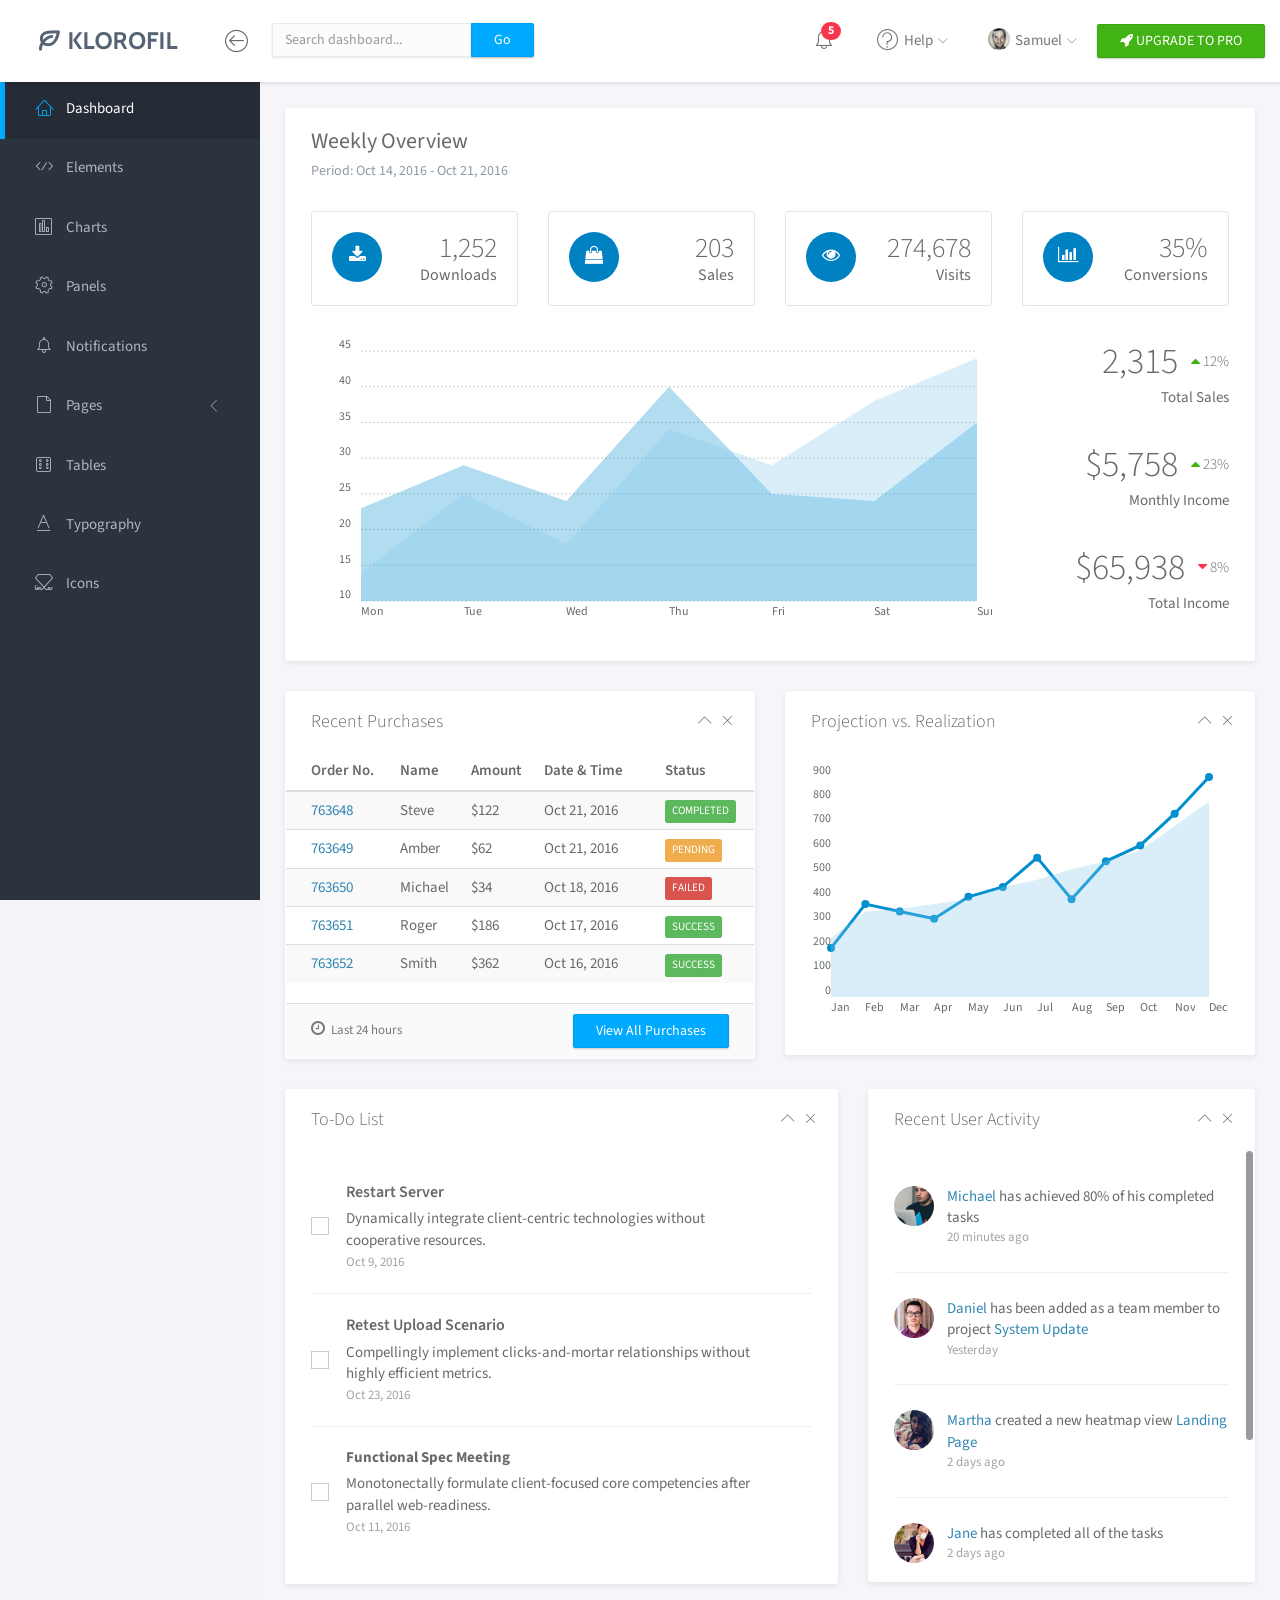
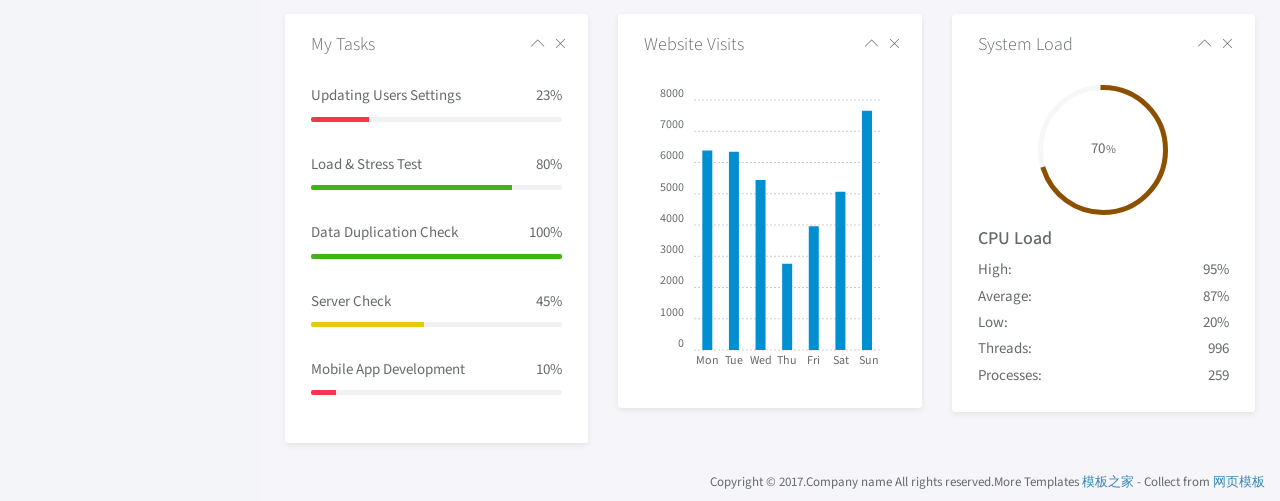
==== src/main/resources/public/index.html @ 2d09f9a7 "Initial commit" ====
<!doctype html>
<html lang="en">

<head>
	<title>Home</title>
	<meta charset="utf-8">
	<meta http-equiv="X-UA-Compatible" content="IE=edge,chrome=1">
	<meta name="viewport" content="width=device-width, initial-scale=1.0, maximum-scale=1.0, user-scalable=0">
	<!-- VENDOR CSS -->
	<link rel="stylesheet" href="assets/vendor/bootstrap/css/bootstrap.min.css">
	<link rel="stylesheet" href="assets/vendor/font-awesome/css/font-awesome.min.css">
	<link rel="stylesheet" href="assets/vendor/linearicons/style.css">
	<link rel="stylesheet" href="assets/vendor/chartist/css/chartist-custom.css">
	<!-- MAIN CSS -->
	<link rel="stylesheet" href="assets/css/main.css">
	<!-- FOR DEMO PURPOSES ONLY. You should remove this in your project -->
	<link rel="stylesheet" href="assets/css/demo.css">
	<!-- GOOGLE FONTS -->
	<link href="https://fonts.googleapis.com/css?family=Source+Sans+Pro:300,400,600,700" rel="stylesheet">
	<!-- ICONS -->
	<link rel="apple-touch-icon" sizes="76x76" href="assets/img/apple-icon.png">
	<link rel="icon" type="image/png" sizes="96x96" href="assets/img/favicon.png">
</head>

<body>
	<!-- WRAPPER -->
	<div id="wrapper">
		<!-- NAVBAR -->
		<nav class="navbar navbar-default navbar-fixed-top">
			<div class="brand">
				<a href="index.html"><img src="assets/img/logo-dark.png" alt="Klorofil Logo" class="img-responsive logo"></a>
			</div>
			<div class="container-fluid">
				<div class="navbar-btn">
					<button type="button" class="btn-toggle-fullwidth"><i class="lnr lnr-arrow-left-circle"></i></button>
				</div>
				<form class="navbar-form navbar-left">
					<div class="input-group">
						<input type="text" value="" class="form-control" placeholder="Search dashboard...">
						<span class="input-group-btn"><button type="button" class="btn btn-primary">Go</button></span>
					</div>
				</form>
				<div class="navbar-btn navbar-btn-right">
					<a class="btn btn-success update-pro" href="#downloads/klorofil-pro-bootstrap-admin-dashboard-template/?utm_source=klorofil&utm_medium=template&utm_campaign=KlorofilPro" title="Upgrade to Pro" target="_blank"><i class="fa fa-rocket"></i> <span>UPGRADE TO PRO</span></a>
				</div>
				<div id="navbar-menu">
					<ul class="nav navbar-nav navbar-right">
						<li class="dropdown">
							<a href="#" class="dropdown-toggle icon-menu" data-toggle="dropdown">
								<i class="lnr lnr-alarm"></i>
								<span class="badge bg-danger">5</span>
							</a>
							<ul class="dropdown-menu notifications">
								<li><a href="#" class="notification-item"><span class="dot bg-warning"></span>System space is almost full</a></li>
								<li><a href="#" class="notification-item"><span class="dot bg-danger"></span>You have 9 unfinished tasks</a></li>
								<li><a href="#" class="notification-item"><span class="dot bg-success"></span>Monthly report is available</a></li>
								<li><a href="#" class="notification-item"><span class="dot bg-warning"></span>Weekly meeting in 1 hour</a></li>
								<li><a href="#" class="notification-item"><span class="dot bg-success"></span>Your request has been approved</a></li>
								<li><a href="#" class="more">See all notifications</a></li>
							</ul>
						</li>
						<li class="dropdown">
							<a href="#" class="dropdown-toggle" data-toggle="dropdown"><i class="lnr lnr-question-circle"></i> <span>Help</span> <i class="icon-submenu lnr lnr-chevron-down"></i></a>
							<ul class="dropdown-menu">
								<li><a href="#">Basic Use</a></li>
								<li><a href="#">Working With Data</a></li>
								<li><a href="#">Security</a></li>
								<li><a href="#">Troubleshooting</a></li>
							</ul>
						</li>
						<li class="dropdown">
							<a href="#" class="dropdown-toggle" data-toggle="dropdown"><img src="assets/img/user.png" class="img-circle" alt="Avatar"> <span>Samuel</span> <i class="icon-submenu lnr lnr-chevron-down"></i></a>
							<ul class="dropdown-menu">
								<li><a href="#"><i class="lnr lnr-user"></i> <span>My Profile</span></a></li>
								<li><a href="#"><i class="lnr lnr-envelope"></i> <span>Message</span></a></li>
								<li><a href="#"><i class="lnr lnr-cog"></i> <span>Settings</span></a></li>
								<li><a href="login.html"><i class="lnr lnr-exit"></i> <span>Logout</span></a></li>
							</ul>
						</li>
						<!-- <li>
							<a class="update-pro" href="#downloads/klorofil-pro-bootstrap-admin-dashboard-template/?utm_source=klorofil&utm_medium=template&utm_campaign=KlorofilPro" title="Upgrade to Pro" target="_blank"><i class="fa fa-rocket"></i> <span>UPGRADE TO PRO</span></a>
						</li> -->
					</ul>
				</div>
			</div>
		</nav>
		<!-- END NAVBAR -->
		<!-- LEFT SIDEBAR -->
		<div id="sidebar-nav" class="sidebar">
			<div class="sidebar-scroll">
				<nav>
					<ul class="nav">
						<li><a href="index.html" class="active"><i class="lnr lnr-home"></i> <span>Dashboard</span></a></li>
						<li><a href="elements.html" class=""><i class="lnr lnr-code"></i> <span>Elements</span></a></li>
						<li><a href="charts.html" class=""><i class="lnr lnr-chart-bars"></i> <span>Charts</span></a></li>
						<li><a href="panels.html" class=""><i class="lnr lnr-cog"></i> <span>Panels</span></a></li>
						<li><a href="notifications.html" class=""><i class="lnr lnr-alarm"></i> <span>Notifications</span></a></li>
						<li>
							<a href="#subPages" data-toggle="collapse" class="collapsed"><i class="lnr lnr-file-empty"></i> <span>Pages</span> <i class="icon-submenu lnr lnr-chevron-left"></i></a>
							<div id="subPages" class="collapse ">
								<ul class="nav">
									<li><a href="page-profile.html" class="">Profile</a></li>
									<li><a href="page-login.html" class="">Login</a></li>
									<li><a href="page-lockscreen.html" class="">Lockscreen</a></li>
								</ul>
							</div>
						</li>
						<li><a href="tables.html" class=""><i class="lnr lnr-dice"></i> <span>Tables</span></a></li>
						<li><a href="typography.html" class=""><i class="lnr lnr-text-format"></i> <span>Typography</span></a></li>
						<li><a href="icons.html" class=""><i class="lnr lnr-linearicons"></i> <span>Icons</span></a></li>
					</ul>
				</nav>
			</div>
		</div>
		<!-- END LEFT SIDEBAR -->
		<!-- MAIN -->
		<div class="main">
			<!-- MAIN CONTENT -->
			<div class="main-content">
				<div class="container-fluid">
					<!-- OVERVIEW -->
					<div class="panel panel-headline">
						<div class="panel-heading">
							<h3 class="panel-title">Weekly Overview</h3>
							<p class="panel-subtitle">Period: Oct 14, 2016 - Oct 21, 2016</p>
						</div>
						<div class="panel-body">
							<div class="row">
								<div class="col-md-3">
									<div class="metric">
										<span class="icon"><i class="fa fa-download"></i></span>
										<p>
											<span class="number">1,252</span>
											<span class="title">Downloads</span>
										</p>
									</div>
								</div>
								<div class="col-md-3">
									<div class="metric">
										<span class="icon"><i class="fa fa-shopping-bag"></i></span>
										<p>
											<span class="number">203</span>
											<span class="title">Sales</span>
										</p>
									</div>
								</div>
								<div class="col-md-3">
									<div class="metric">
										<span class="icon"><i class="fa fa-eye"></i></span>
										<p>
											<span class="number">274,678</span>
											<span class="title">Visits</span>
										</p>
									</div>
								</div>
								<div class="col-md-3">
									<div class="metric">
										<span class="icon"><i class="fa fa-bar-chart"></i></span>
										<p>
											<span class="number">35%</span>
											<span class="title">Conversions</span>
										</p>
									</div>
								</div>
							</div>
							<div class="row">
								<div class="col-md-9">
									<div id="headline-chart" class="ct-chart"></div>
								</div>
								<div class="col-md-3">
									<div class="weekly-summary text-right">
										<span class="number">2,315</span> <span class="percentage"><i class="fa fa-caret-up text-success"></i> 12%</span>
										<span class="info-label">Total Sales</span>
									</div>
									<div class="weekly-summary text-right">
										<span class="number">$5,758</span> <span class="percentage"><i class="fa fa-caret-up text-success"></i> 23%</span>
										<span class="info-label">Monthly Income</span>
									</div>
									<div class="weekly-summary text-right">
										<span class="number">$65,938</span> <span class="percentage"><i class="fa fa-caret-down text-danger"></i> 8%</span>
										<span class="info-label">Total Income</span>
									</div>
								</div>
							</div>
						</div>
					</div>
					<!-- END OVERVIEW -->
					<div class="row">
						<div class="col-md-6">
							<!-- RECENT PURCHASES -->
							<div class="panel">
								<div class="panel-heading">
									<h3 class="panel-title">Recent Purchases</h3>
									<div class="right">
										<button type="button" class="btn-toggle-collapse"><i class="lnr lnr-chevron-up"></i></button>
										<button type="button" class="btn-remove"><i class="lnr lnr-cross"></i></button>
									</div>
								</div>
								<div class="panel-body no-padding">
									<table class="table table-striped">
										<thead>
											<tr>
												<th>Order No.</th>
												<th>Name</th>
												<th>Amount</th>
												<th>Date &amp; Time</th>
												<th>Status</th>
											</tr>
										</thead>
										<tbody>
											<tr>
												<td><a href="#">763648</a></td>
												<td>Steve</td>
												<td>$122</td>
												<td>Oct 21, 2016</td>
												<td><span class="label label-success">COMPLETED</span></td>
											</tr>
											<tr>
												<td><a href="#">763649</a></td>
												<td>Amber</td>
												<td>$62</td>
												<td>Oct 21, 2016</td>
												<td><span class="label label-warning">PENDING</span></td>
											</tr>
											<tr>
												<td><a href="#">763650</a></td>
												<td>Michael</td>
												<td>$34</td>
												<td>Oct 18, 2016</td>
												<td><span class="label label-danger">FAILED</span></td>
											</tr>
											<tr>
												<td><a href="#">763651</a></td>
												<td>Roger</td>
												<td>$186</td>
												<td>Oct 17, 2016</td>
												<td><span class="label label-success">SUCCESS</span></td>
											</tr>
											<tr>
												<td><a href="#">763652</a></td>
												<td>Smith</td>
												<td>$362</td>
												<td>Oct 16, 2016</td>
												<td><span class="label label-success">SUCCESS</span></td>
											</tr>
										</tbody>
									</table>
								</div>
								<div class="panel-footer">
									<div class="row">
										<div class="col-md-6"><span class="panel-note"><i class="fa fa-clock-o"></i> Last 24 hours</span></div>
										<div class="col-md-6 text-right"><a href="#" class="btn btn-primary">View All Purchases</a></div>
									</div>
								</div>
							</div>
							<!-- END RECENT PURCHASES -->
						</div>
						<div class="col-md-6">
							<!-- MULTI CHARTS -->
							<div class="panel">
								<div class="panel-heading">
									<h3 class="panel-title">Projection vs. Realization</h3>
									<div class="right">
										<button type="button" class="btn-toggle-collapse"><i class="lnr lnr-chevron-up"></i></button>
										<button type="button" class="btn-remove"><i class="lnr lnr-cross"></i></button>
									</div>
								</div>
								<div class="panel-body">
									<div id="visits-trends-chart" class="ct-chart"></div>
								</div>
							</div>
							<!-- END MULTI CHARTS -->
						</div>
					</div>
					<div class="row">
						<div class="col-md-7">
							<!-- TODO LIST -->
							<div class="panel">
								<div class="panel-heading">
									<h3 class="panel-title">To-Do List</h3>
									<div class="right">
										<button type="button" class="btn-toggle-collapse"><i class="lnr lnr-chevron-up"></i></button>
										<button type="button" class="btn-remove"><i class="lnr lnr-cross"></i></button>
									</div>
								</div>
								<div class="panel-body">
									<ul class="list-unstyled todo-list">
										<li>
											<label class="control-inline fancy-checkbox">
												<input type="checkbox"><span></span>
											</label>
											<p>
												<span class="title">Restart Server</span>
												<span class="short-description">Dynamically integrate client-centric technologies without cooperative resources.</span>
												<span class="date">Oct 9, 2016</span>
											</p>
											<div class="controls">
												<a href="#"><i class="icon-software icon-software-pencil"></i></a> <a href="#"><i class="icon-arrows icon-arrows-circle-remove"></i></a>
											</div>
										</li>
										<li>
											<label class="control-inline fancy-checkbox">
												<input type="checkbox"><span></span>
											</label>
											<p>
												<span class="title">Retest Upload Scenario</span>
												<span class="short-description">Compellingly implement clicks-and-mortar relationships without highly efficient metrics.</span>
												<span class="date">Oct 23, 2016</span>
											</p>
											<div class="controls">
												<a href="#"><i class="icon-software icon-software-pencil"></i></a> <a href="#"><i class="icon-arrows icon-arrows-circle-remove"></i></a>
											</div>
										</li>
										<li>
											<label class="control-inline fancy-checkbox">
												<input type="checkbox"><span></span>
											</label>
											<p>
												<strong>Functional Spec Meeting</strong>
												<span class="short-description">Monotonectally formulate client-focused core competencies after parallel web-readiness.</span>
												<span class="date">Oct 11, 2016</span>
											</p>
											<div class="controls">
												<a href="#"><i class="icon-software icon-software-pencil"></i></a> <a href="#"><i class="icon-arrows icon-arrows-circle-remove"></i></a>
											</div>
										</li>
									</ul>
								</div>
							</div>
							<!-- END TODO LIST -->
						</div>
						<div class="col-md-5">
							<!-- TIMELINE -->
							<div class="panel panel-scrolling">
								<div class="panel-heading">
									<h3 class="panel-title">Recent User Activity</h3>
									<div class="right">
										<button type="button" class="btn-toggle-collapse"><i class="lnr lnr-chevron-up"></i></button>
										<button type="button" class="btn-remove"><i class="lnr lnr-cross"></i></button>
									</div>
								</div>
								<div class="panel-body">
									<ul class="list-unstyled activity-list">
										<li>
											<img src="assets/img/user1.png" alt="Avatar" class="img-circle pull-left avatar">
											<p><a href="#">Michael</a> has achieved 80% of his completed tasks <span class="timestamp">20 minutes ago</span></p>
										</li>
										<li>
											<img src="assets/img/user2.png" alt="Avatar" class="img-circle pull-left avatar">
											<p><a href="#">Daniel</a> has been added as a team member to project <a href="#">System Update</a> <span class="timestamp">Yesterday</span></p>
										</li>
										<li>
											<img src="assets/img/user3.png" alt="Avatar" class="img-circle pull-left avatar">
											<p><a href="#">Martha</a> created a new heatmap view <a href="#">Landing Page</a> <span class="timestamp">2 days ago</span></p>
										</li>
										<li>
											<img src="assets/img/user4.png" alt="Avatar" class="img-circle pull-left avatar">
											<p><a href="#">Jane</a> has completed all of the tasks <span class="timestamp">2 days ago</span></p>
										</li>
										<li>
											<img src="assets/img/user5.png" alt="Avatar" class="img-circle pull-left avatar">
											<p><a href="#">Jason</a> started a discussion about <a href="#">Weekly Meeting</a> <span class="timestamp">3 days ago</span></p>
										</li>
									</ul>
									<button type="button" class="btn btn-primary btn-bottom center-block">Load More</button>
								</div>
							</div>
							<!-- END TIMELINE -->
						</div>
					</div>
					<div class="row">
						<div class="col-md-4">
							<!-- TASKS -->
							<div class="panel">
								<div class="panel-heading">
									<h3 class="panel-title">My Tasks</h3>
									<div class="right">
										<button type="button" class="btn-toggle-collapse"><i class="lnr lnr-chevron-up"></i></button>
										<button type="button" class="btn-remove"><i class="lnr lnr-cross"></i></button>
									</div>
								</div>
								<div class="panel-body">
									<ul class="list-unstyled task-list">
										<li>
											<p>Updating Users Settings <span class="label-percent">23%</span></p>
											<div class="progress progress-xs">
												<div class="progress-bar progress-bar-danger" role="progressbar" aria-valuenow="23" aria-valuemin="0" aria-valuemax="100" style="width:23%">
													<span class="sr-only">23% Complete</span>
												</div>
											</div>
										</li>
										<li>
											<p>Load &amp; Stress Test <span class="label-percent">80%</span></p>
											<div class="progress progress-xs">
												<div class="progress-bar progress-bar-success" role="progressbar" aria-valuenow="80" aria-valuemin="0" aria-valuemax="100" style="width: 80%">
													<span class="sr-only">80% Complete</span>
												</div>
											</div>
										</li>
										<li>
											<p>Data Duplication Check <span class="label-percent">100%</span></p>
											<div class="progress progress-xs">
												<div class="progress-bar progress-bar-success" role="progressbar" aria-valuenow="100" aria-valuemin="0" aria-valuemax="100" style="width: 100%">
													<span class="sr-only">Success</span>
												</div>
											</div>
										</li>
										<li>
											<p>Server Check <span class="label-percent">45%</span></p>
											<div class="progress progress-xs">
												<div class="progress-bar progress-bar-warning" role="progressbar" aria-valuenow="45" aria-valuemin="0" aria-valuemax="100" style="width: 45%">
													<span class="sr-only">45% Complete</span>
												</div>
											</div>
										</li>
										<li>
											<p>Mobile App Development <span class="label-percent">10%</span></p>
											<div class="progress progress-xs">
												<div class="progress-bar progress-bar-danger" role="progressbar" aria-valuenow="10" aria-valuemin="0" aria-valuemax="100" style="width: 10%">
													<span class="sr-only">10% Complete</span>
												</div>
											</div>
										</li>
									</ul>
								</div>
							</div>
							<!-- END TASKS -->
						</div>
						<div class="col-md-4">
							<!-- VISIT CHART -->
							<div class="panel">
								<div class="panel-heading">
									<h3 class="panel-title">Website Visits</h3>
									<div class="right">
										<button type="button" class="btn-toggle-collapse"><i class="lnr lnr-chevron-up"></i></button>
										<button type="button" class="btn-remove"><i class="lnr lnr-cross"></i></button>
									</div>
								</div>
								<div class="panel-body">
									<div id="visits-chart" class="ct-chart"></div>
								</div>
							</div>
							<!-- END VISIT CHART -->
						</div>
						<div class="col-md-4">
							<!-- REALTIME CHART -->
							<div class="panel">
								<div class="panel-heading">
									<h3 class="panel-title">System Load</h3>
									<div class="right">
										<button type="button" class="btn-toggle-collapse"><i class="lnr lnr-chevron-up"></i></button>
										<button type="button" class="btn-remove"><i class="lnr lnr-cross"></i></button>
									</div>
								</div>
								<div class="panel-body">
									<div id="system-load" class="easy-pie-chart" data-percent="70">
										<span class="percent">70</span>
									</div>
									<h4>CPU Load</h4>
									<ul class="list-unstyled list-justify">
										<li>High: <span>95%</span></li>
										<li>Average: <span>87%</span></li>
										<li>Low: <span>20%</span></li>
										<li>Threads: <span>996</span></li>
										<li>Processes: <span>259</span></li>
									</ul>
								</div>
							</div>
							<!-- END REALTIME CHART -->
						</div>
					</div>
				</div>
			</div>
			<!-- END MAIN CONTENT -->
		</div>
		<!-- END MAIN -->
		<div class="clearfix"></div>
		<footer>
			<div class="container-fluid">
				<p class="copyright">Copyright &copy; 2017.Company name All rights reserved.More Templates <a href="http://www.cssmoban.com/" target="_blank" title="模板之家">模板之家</a> - Collect from <a href="http://www.cssmoban.com/" title="网页模板" target="_blank">网页模板</a></p>
				
			</div>
		</footer>
	</div>
	<!-- END WRAPPER -->
	<!-- Javascript -->
	<script src="assets/vendor/jquery/jquery.min.js"></script>
	<script src="assets/vendor/bootstrap/js/bootstrap.min.js"></script>
	<script src="assets/vendor/jquery-slimscroll/jquery.slimscroll.min.js"></script>
	<script src="assets/vendor/jquery.easy-pie-chart/jquery.easypiechart.min.js"></script>
	<script src="assets/vendor/chartist/js/chartist.min.js"></script>
	<script src="assets/scripts/klorofil-common.js"></script>
	<script>
	$(function() {
		var data, options;

		// headline charts
		data = {
			labels: ['Mon', 'Tue', 'Wed', 'Thu', 'Fri', 'Sat', 'Sun'],
			series: [
				[23, 29, 24, 40, 25, 24, 35],
				[14, 25, 18, 34, 29, 38, 44],
			]
		};

		options = {
			height: 300,
			showArea: true,
			showLine: false,
			showPoint: false,
			fullWidth: true,
			axisX: {
				showGrid: false
			},
			lineSmooth: false,
		};

		new Chartist.Line('#headline-chart', data, options);


		// visits trend charts
		data = {
			labels: ['Jan', 'Feb', 'Mar', 'Apr', 'May', 'Jun', 'Jul', 'Aug', 'Sep', 'Oct', 'Nov', 'Dec'],
			series: [{
				name: 'series-real',
				data: [200, 380, 350, 320, 410, 450, 570, 400, 555, 620, 750, 900],
			}, {
				name: 'series-projection',
				data: [240, 350, 360, 380, 400, 450, 480, 523, 555, 600, 700, 800],
			}]
		};

		options = {
			fullWidth: true,
			lineSmooth: false,
			height: "270px",
			low: 0,
			high: 'auto',
			series: {
				'series-projection': {
					showArea: true,
					showPoint: false,
					showLine: false
				},
			},
			axisX: {
				showGrid: false,

			},
			axisY: {
				showGrid: false,
				onlyInteger: true,
				offset: 0,
			},
			chartPadding: {
				left: 20,
				right: 20
			}
		};

		new Chartist.Line('#visits-trends-chart', data, options);


		// visits chart
		data = {
			labels: ['Mon', 'Tue', 'Wed', 'Thu', 'Fri', 'Sat', 'Sun'],
			series: [
				[6384, 6342, 5437, 2764, 3958, 5068, 7654]
			]
		};

		options = {
			height: 300,
			axisX: {
				showGrid: false
			},
		};

		new Chartist.Bar('#visits-chart', data, options);


		// real-time pie chart
		var sysLoad = $('#system-load').easyPieChart({
			size: 130,
			barColor: function(percent) {
				return "rgb(" + Math.round(200 * percent / 100) + ", " + Math.round(200 * (1.1 - percent / 100)) + ", 0)";
			},
			trackColor: 'rgba(245, 245, 245, 0.8)',
			scaleColor: false,
			lineWidth: 5,
			lineCap: "square",
			animate: 800
		});

		var updateInterval = 3000; // in milliseconds

		setInterval(function() {
			var randomVal;
			randomVal = getRandomInt(0, 100);

			sysLoad.data('easyPieChart').update(randomVal);
			sysLoad.find('.percent').text(randomVal);
		}, updateInterval);

		function getRandomInt(min, max) {
			return Math.floor(Math.random() * (max - min + 1)) + min;
		}

	});
	</script>
</body>

</html>
---- src/main/resources/public/assets/vendor/linearicons/style.css ----
@font-face {
	font-family: 'Linearicons-Free';
	src:url('fonts/Linearicons-Free.eot?w118d');
	src:url('fonts/Linearicons-Free.eot?#iefixw118d') format('embedded-opentype'),
		url('fonts/Linearicons-Free.woff2?w118d') format('woff2'),
		url('fonts/Linearicons-Free.woff?w118d') format('woff'),
		url('fonts/Linearicons-Free.ttf?w118d') format('truetype'),
		url('fonts/Linearicons-Free.svg?w118d#Linearicons-Free') format('svg');
	font-weight: normal;
	font-style: normal;
}

.lnr {
	font-family: 'Linearicons-Free';
	speak: none;
	font-style: normal;
	font-weight: normal;
	font-variant: normal;
	text-transform: none;
	line-height: 1;

	/* Better Font Rendering =========== */
	-webkit-font-smoothing: antialiased;
	-moz-osx-font-smoothing: grayscale;
}

.lnr-home:before {
	content: "\e800";
}
.lnr-apartment:before {
	content: "\e801";
}
.lnr-pencil:before {
	content: "\e802";
}
.lnr-magic-wand:before {
	content: "\e803";
}
.lnr-drop:before {
	content: "\e804";
}
.lnr-lighter:before {
	content: "\e805";
}
.lnr-poop:before {
	content: "\e806";
}
.lnr-sun:before {
	content: "\e807";
}
.lnr-moon:before {
	content: "\e808";
}
.lnr-cloud:before {
	content: "\e809";
}
.lnr-cloud-upload:before {
	content: "\e80a";
}
.lnr-cloud-download:before {
	content: "\e80b";
}
.lnr-cloud-sync:before {
	content: "\e80c";
}
.lnr-cloud-check:before {
	content: "\e80d";
}
.lnr-database:before {
	content: "\e80e";
}
.lnr-lock:before {
	content: "\e80f";
}
.lnr-cog:before {
	content: "\e810";
}
.lnr-trash:before {
	content: "\e811";
}
.lnr-dice:before {
	content: "\e812";
}
.lnr-heart:before {
	content: "\e813";
}
.lnr-star:before {
	content: "\e814";
}
.lnr-star-half:before {
	content: "\e815";
}
.lnr-star-empty:before {
	content: "\e816";
}
.lnr-flag:before {
	content: "\e817";
}
.lnr-envelope:before {
	content: "\e818";
}
.lnr-paperclip:before {
	content: "\e819";
}
.lnr-inbox:before {
	content: "\e81a";
}
.lnr-eye:before {
	content: "\e81b";
}
.lnr-printer:before {
	content: "\e81c";
}
.lnr-file-empty:before {
	content: "\e81d";
}
.lnr-file-add:before {
	content: "\e81e";
}
.lnr-enter:before {
	content: "\e81f";
}
.lnr-exit:before {
	content: "\e820";
}
.lnr-graduation-hat:before {
	content: "\e821";
}
.lnr-license:before {
	content: "\e822";
}
.lnr-music-note:before {
	content: "\e823";
}
.lnr-film-play:before {
	content: "\e824";
}
.lnr-camera-video:before {
	content: "\e825";
}
.lnr-camera:before {
	content: "\e826";
}
.lnr-picture:before {
	content: "\e827";
}
.lnr-book:before {
	content: "\e828";
}
.lnr-bookmark:before {
	content: "\e829";
}
.lnr-user:before {
	content: "\e82a";
}
.lnr-users:before {
	content: "\e82b";
}
.lnr-shirt:before {
	content: "\e82c";
}
.lnr-store:before {
	content: "\e82d";
}
.lnr-cart:before {
	content: "\e82e";
}
.lnr-tag:before {
	content: "\e82f";
}
.lnr-phone-handset:before {
	content: "\e830";
}
.lnr-phone:before {
	content: "\e831";
}
.lnr-pushpin:before {
	content: "\e832";
}
.lnr-map-marker:before {
	content: "\e833";
}
.lnr-map:before {
	content: "\e834";
}
.lnr-location:before {
	content: "\e835";
}
.lnr-calendar-full:before {
	content: "\e836";
}
.lnr-keyboard:before {
	content: "\e837";
}
.lnr-spell-check:before {
	content: "\e838";
}
.lnr-screen:before {
	content: "\e839";
}
.lnr-smartphone:before {
	content: "\e83a";
}
.lnr-tablet:before {
	content: "\e83b";
}
.lnr-laptop:before {
	content: "\e83c";
}
.lnr-laptop-phone:before {
	content: "\e83d";
}
.lnr-power-switch:before {
	content: "\e83e";
}
.lnr-bubble:before {
	content: "\e83f";
}
.lnr-heart-pulse:before {
	content: "\e840";
}
.lnr-construction:before {
	content: "\e841";
}
.lnr-pie-chart:before {
	content: "\e842";
}
.lnr-chart-bars:before {
	content: "\e843";
}
.lnr-gift:before {
	content: "\e844";
}
.lnr-diamond:before {
	content: "\e845";
}
.lnr-linearicons:before {
	content: "\e846";
}
.lnr-dinner:before {
	content: "\e847";
}
.lnr-coffee-cup:before {
	content: "\e848";
}
.lnr-leaf:before {
	content: "\e849";
}
.lnr-paw:before {
	content: "\e84a";
}
.lnr-rocket:before {
	content: "\e84b";
}
.lnr-briefcase:before {
	content: "\e84c";
}
.lnr-bus:before {
	content: "\e84d";
}
.lnr-car:before {
	content: "\e84e";
}
.lnr-train:before {
	content: "\e84f";
}
.lnr-bicycle:before {
	content: "\e850";
}
.lnr-wheelchair:before {
	content: "\e851";
}
.lnr-select:before {
	content: "\e852";
}
.lnr-earth:before {
	content: "\e853";
}
.lnr-smile:before {
	content: "\e854";
}
.lnr-sad:before {
	content: "\e855";
}
.lnr-neutral:before {
	content: "\e856";
}
.lnr-mustache:before {
	content: "\e857";
}
.lnr-alarm:before {
	content: "\e858";
}
.lnr-bullhorn:before {
	content: "\e859";
}
.lnr-volume-high:before {
	content: "\e85a";
}
.lnr-volume-medium:before {
	content: "\e85b";
}
.lnr-volume-low:before {
	content: "\e85c";
}
.lnr-volume:before {
	content: "\e85d";
}
.lnr-mic:before {
	content: "\e85e";
}
.lnr-hourglass:before {
	content: "\e85f";
}
.lnr-undo:before {
	content: "\e860";
}
.lnr-redo:before {
	content: "\e861";
}
.lnr-sync:before {
	content: "\e862";
}
.lnr-history:before {
	content: "\e863";
}
.lnr-clock:before {
	content: "\e864";
}
.lnr-download:before {
	content: "\e865";
}
.lnr-upload:before {
	content: "\e866";
}
.lnr-enter-down:before {
	content: "\e867";
}
.lnr-exit-up:before {
	content: "\e868";
}
.lnr-bug:before {
	content: "\e869";
}
.lnr-code:before {
	content: "\e86a";
}
.lnr-link:before {
	content: "\e86b";
}
.lnr-unlink:before {
	content: "\e86c";
}
.lnr-thumbs-up:before {
	content: "\e86d";
}
.lnr-thumbs-down:before {
	content: "\e86e";
}
.lnr-magnifier:before {
	content: "\e86f";
}
.lnr-cross:before {
	content: "\e870";
}
.lnr-menu:before {
	content: "\e871";
}
.lnr-list:before {
	content: "\e872";
}
.lnr-chevron-up:before {
	content: "\e873";
}
.lnr-chevron-down:before {
	content: "\e874";
}
.lnr-chevron-left:before {
	content: "\e875";
}
.lnr-chevron-right:before {
	content: "\e876";
}
.lnr-arrow-up:before {
	content: "\e877";
}
.lnr-arrow-down:before {
	content: "\e878";
}
.lnr-arrow-left:before {
	content: "\e879";
}
.lnr-arrow-right:before {
	content: "\e87a";
}
.lnr-move:before {
	content: "\e87b";
}
.lnr-warning:before {
	content: "\e87c";
}
.lnr-question-circle:before {
	content: "\e87d";
}
.lnr-menu-circle:before {
	content: "\e87e";
}
.lnr-checkmark-circle:before {
	content: "\e87f";
}
.lnr-cross-circle:before {
	content: "\e880";
}
.lnr-plus-circle:before {
	content: "\e881";
}
.lnr-circle-minus:before {
	content: "\e882";
}
.lnr-arrow-up-circle:before {
	content: "\e883";
}
.lnr-arrow-down-circle:before {
	content: "\e884";
}
.lnr-arrow-left-circle:before {
	content: "\e885";
}
.lnr-arrow-right-circle:before {
	content: "\e886";
}
.lnr-chevron-up-circle:before {
	content: "\e887";
}
.lnr-chevron-down-circle:before {
	content: "\e888";
}
.lnr-chevron-left-circle:before {
	content: "\e889";
}
.lnr-chevron-right-circle:before {
	content: "\e88a";
}
.lnr-crop:before {
	content: "\e88b";
}
.lnr-frame-expand:before {
	content: "\e88c";
}
.lnr-frame-contract:before {
	content: "\e88d";
}
.lnr-layers:before {
	content: "\e88e";
}
.lnr-funnel:before {
	content: "\e88f";
}
.lnr-text-format:before {
	content: "\e890";
}
.lnr-text-format-remove:before {
	content: "\e891";
}
.lnr-text-size:before {
	content: "\e892";
}
.lnr-bold:before {
	content: "\e893";
}
.lnr-italic:before {
	content: "\e894";
}
.lnr-underline:before {
	content: "\e895";
}
.lnr-strikethrough:before {
	content: "\e896";
}
.lnr-highlight:before {
	content: "\e897";
}
.lnr-text-align-left:before {
	content: "\e898";
}
.lnr-text-align-center:before {
	content: "\e899";
}
.lnr-text-align-right:before {
	content: "\e89a";
}
.lnr-text-align-justify:before {
	content: "\e89b";
}
.lnr-line-spacing:before {
	content: "\e89c";
}
.lnr-indent-increase:before {
	content: "\e89d";
}
.lnr-indent-decrease:before {
	content: "\e89e";
}
.lnr-pilcrow:before {
	content: "\e89f";
}
.lnr-direction-ltr:before {
	content: "\e8a0";
}
.lnr-direction-rtl:before {
	content: "\e8a1";
}
.lnr-page-break:before {
	content: "\e8a2";
}
.lnr-sort-alpha-asc:before {
	content: "\e8a3";
}
.lnr-sort-amount-asc:before {
	content: "\e8a4";
}
.lnr-hand:before {
	content: "\e8a5";
}
.lnr-pointer-up:before {
	content: "\e8a6";
}
.lnr-pointer-right:before {
	content: "\e8a7";
}
.lnr-pointer-down:before {
	content: "\e8a8";
}
.lnr-pointer-left:before {
	content: "\e8a9";
}
---- src/main/resources/public/assets/vendor/chartist/css/chartist-custom.css ----
.ct-label {
  fill: #676a6d;
  color: #676a6d;
  font-size: 1.2rem;
  line-height: 1; }

.ct-chart-line .ct-label,
.ct-chart-bar .ct-label {
  display: block;
  display: -webkit-box;
  display: -moz-box;
  display: -ms-flexbox;
  display: -webkit-flex;
  display: flex; }

.ct-chart-pie .ct-label,
.ct-chart-donut .ct-label {
  dominant-baseline: central; }

.ct-label.ct-horizontal.ct-start {
  -webkit-box-align: flex-end;
  -webkit-align-items: flex-end;
  -ms-flex-align: flex-end;
  align-items: flex-end;
  -webkit-box-pack: flex-start;
  -webkit-justify-content: flex-start;
  -ms-flex-pack: flex-start;
  justify-content: flex-start;
  text-align: left;
  text-anchor: start; }

.ct-label.ct-horizontal.ct-end {
  -webkit-box-align: flex-start;
  -webkit-align-items: flex-start;
  -ms-flex-align: flex-start;
  align-items: flex-start;
  -webkit-box-pack: flex-start;
  -webkit-justify-content: flex-start;
  -ms-flex-pack: flex-start;
  justify-content: flex-start;
  text-align: left;
  text-anchor: start; }

.ct-label.ct-vertical.ct-start {
  -webkit-box-align: flex-end;
  -webkit-align-items: flex-end;
  -ms-flex-align: flex-end;
  align-items: flex-end;
  -webkit-box-pack: flex-end;
  -webkit-justify-content: flex-end;
  -ms-flex-pack: flex-end;
  justify-content: flex-end;
  text-align: right;
  text-anchor: end; }

.ct-label.ct-vertical.ct-end {
  -webkit-box-align: flex-end;
  -webkit-align-items: flex-end;
  -ms-flex-align: flex-end;
  align-items: flex-end;
  -webkit-box-pack: flex-start;
  -webkit-justify-content: flex-start;
  -ms-flex-pack: flex-start;
  justify-content: flex-start;
  text-align: left;
  text-anchor: start; }

.ct-chart-bar .ct-label.ct-horizontal.ct-start {
  -webkit-box-align: flex-end;
  -webkit-align-items: flex-end;
  -ms-flex-align: flex-end;
  align-items: flex-end;
  -webkit-box-pack: center;
  -webkit-justify-content: center;
  -ms-flex-pack: center;
  justify-content: center;
  text-align: center;
  text-anchor: start; }

.ct-chart-bar .ct-label.ct-horizontal.ct-end {
  -webkit-box-align: flex-start;
  -webkit-align-items: flex-start;
  -ms-flex-align: flex-start;
  align-items: flex-start;
  -webkit-box-pack: center;
  -webkit-justify-content: center;
  -ms-flex-pack: center;
  justify-content: center;
  text-align: center;
  text-anchor: start; }

.ct-chart-bar.ct-horizontal-bars .ct-label.ct-horizontal.ct-start {
  -webkit-box-align: flex-end;
  -webkit-align-items: flex-end;
  -ms-flex-align: flex-end;
  align-items: flex-end;
  -webkit-box-pack: flex-start;
  -webkit-justify-content: flex-start;
  -ms-flex-pack: flex-start;
  justify-content: flex-start;
  text-align: left;
  text-anchor: start; }

.ct-chart-bar.ct-horizontal-bars .ct-label.ct-horizontal.ct-end {
  -webkit-box-align: flex-start;
  -webkit-align-items: flex-start;
  -ms-flex-align: flex-start;
  align-items: flex-start;
  -webkit-box-pack: flex-start;
  -webkit-justify-content: flex-start;
  -ms-flex-pack: flex-start;
  justify-content: flex-start;
  text-align: left;
  text-anchor: start; }

.ct-chart-bar.ct-horizontal-bars .ct-label.ct-vertical.ct-start {
  -webkit-box-align: center;
  -webkit-align-items: center;
  -ms-flex-align: center;
  align-items: center;
  -webkit-box-pack: flex-end;
  -webkit-justify-content: flex-end;
  -ms-flex-pack: flex-end;
  justify-content: flex-end;
  text-align: right;
  text-anchor: end; }

.ct-chart-bar.ct-horizontal-bars .ct-label.ct-vertical.ct-end {
  -webkit-box-align: center;
  -webkit-align-items: center;
  -ms-flex-align: center;
  align-items: center;
  -webkit-box-pack: flex-start;
  -webkit-justify-content: flex-start;
  -ms-flex-pack: flex-start;
  justify-content: flex-start;
  text-align: left;
  text-anchor: end; }

.ct-grid {
  stroke: rgba(0, 0, 0, 0.2);
  stroke-width: 1px;
  stroke-dasharray: 2px; }

.ct-grid-background {
  fill: none; }

.ct-point {
  stroke-width: 8px;
  stroke-linecap: round; }

.ct-line {
  fill: none;
  stroke-width: 3px; }

.ct-area {
  stroke: none;
  fill-opacity: 0.3; }

.ct-bar {
  fill: none;
  stroke-width: 10px; }

.ct-slice-donut {
  fill: none;
  stroke-width: 60px; }

.ct-series-a .ct-point, .ct-series-a .ct-line, .ct-series-a .ct-bar, .ct-series-a .ct-slice-donut {
  stroke: #028fd0; }

.ct-series-a .ct-slice-pie, .ct-series-a .ct-area {
  fill: #028fd0; }

.ct-series-b .ct-point, .ct-series-b .ct-line, .ct-series-b .ct-bar, .ct-series-b .ct-slice-donut {
  stroke: #83c6ea; }

.ct-series-b .ct-slice-pie, .ct-series-b .ct-area {
  fill: #83c6ea; }

.ct-series-c .ct-point, .ct-series-c .ct-line, .ct-series-c .ct-bar, .ct-series-c .ct-slice-donut {
  stroke: #f4c63d; }

.ct-series-c .ct-slice-pie, .ct-series-c .ct-area {
  fill: #f4c63d; }

.ct-series-d .ct-point, .ct-series-d .ct-line, .ct-series-d .ct-bar, .ct-series-d .ct-slice-donut {
  stroke: #d17905; }

.ct-series-d .ct-slice-pie, .ct-series-d .ct-area {
  fill: #d17905; }

.ct-series-e .ct-point, .ct-series-e .ct-line, .ct-series-e .ct-bar, .ct-series-e .ct-slice-donut {
  stroke: #453d3f; }

.ct-series-e .ct-slice-pie, .ct-series-e .ct-area {
  fill: #453d3f; }

.ct-series-f .ct-point, .ct-series-f .ct-line, .ct-series-f .ct-bar, .ct-series-f .ct-slice-donut {
  stroke: #59922b; }

.ct-series-f .ct-slice-pie, .ct-series-f .ct-area {
  fill: #59922b; }

.ct-series-g .ct-point, .ct-series-g .ct-line, .ct-series-g .ct-bar, .ct-series-g .ct-slice-donut {
  stroke: #0544d3; }

.ct-series-g .ct-slice-pie, .ct-series-g .ct-area {
  fill: #0544d3; }

.ct-series-h .ct-point, .ct-series-h .ct-line, .ct-series-h .ct-bar, .ct-series-h .ct-slice-donut {
  stroke: #6b0392; }

.ct-series-h .ct-slice-pie, .ct-series-h .ct-area {
  fill: #6b0392; }

.ct-series-i .ct-point, .ct-series-i .ct-line, .ct-series-i .ct-bar, .ct-series-i .ct-slice-donut {
  stroke: #f05b4f; }

.ct-series-i .ct-slice-pie, .ct-series-i .ct-area {
  fill: #f05b4f; }

.ct-series-j .ct-point, .ct-series-j .ct-line, .ct-series-j .ct-bar, .ct-series-j .ct-slice-donut {
  stroke: #dda458; }

.ct-series-j .ct-slice-pie, .ct-series-j .ct-area {
  fill: #dda458; }

.ct-series-k .ct-point, .ct-series-k .ct-line, .ct-series-k .ct-bar, .ct-series-k .ct-slice-donut {
  stroke: #eacf7d; }

.ct-series-k .ct-slice-pie, .ct-series-k .ct-area {
  fill: #eacf7d; }

.ct-series-l .ct-point, .ct-series-l .ct-line, .ct-series-l .ct-bar, .ct-series-l .ct-slice-donut {
  stroke: #86797d; }

.ct-series-l .ct-slice-pie, .ct-series-l .ct-area {
  fill: #86797d; }

.ct-series-m .ct-point, .ct-series-m .ct-line, .ct-series-m .ct-bar, .ct-series-m .ct-slice-donut {
  stroke: #b2c326; }

.ct-series-m .ct-slice-pie, .ct-series-m .ct-area {
  fill: #b2c326; }

.ct-series-n .ct-point, .ct-series-n .ct-line, .ct-series-n .ct-bar, .ct-series-n .ct-slice-donut {
  stroke: #6188e2; }

.ct-series-n .ct-slice-pie, .ct-series-n .ct-area {
  fill: #6188e2; }

.ct-series-o .ct-point, .ct-series-o .ct-line, .ct-series-o .ct-bar, .ct-series-o .ct-slice-donut {
  stroke: #a748ca; }

.ct-series-o .ct-slice-pie, .ct-series-o .ct-area {
  fill: #a748ca; }

.ct-square {
  display: block;
  position: relative;
  width: 100%; }
  .ct-square:before {
    display: block;
    float: left;
    content: "";
    width: 0;
    height: 0;
    padding-bottom: 100%; }
  .ct-square:after {
    content: "";
    display: table;
    clear: both; }
  .ct-square > svg {
    display: block;
    position: absolute;
    top: 0;
    left: 0; }

.ct-minor-second {
  display: block;
  position: relative;
  width: 100%; }
  .ct-minor-second:before {
    display: block;
    float: left;
    content: "";
    width: 0;
    height: 0;
    padding-bottom: 93.75%; }
  .ct-minor-second:after {
    content: "";
    display: table;
    clear: both; }
  .ct-minor-second > svg {
    display: block;
    position: absolute;
    top: 0;
    left: 0; }

.ct-major-second {
  display: block;
  position: relative;
  width: 100%; }
  .ct-major-second:before {
    display: block;
    float: left;
    content: "";
    width: 0;
    height: 0;
    padding-bottom: 88.8888888889%; }
  .ct-major-second:after {
    content: "";
    display: table;
    clear: both; }
  .ct-major-second > svg {
    display: block;
    position: absolute;
    top: 0;
    left: 0; }

.ct-minor-third {
  display: block;
  position: relative;
  width: 100%; }
  .ct-minor-third:before {
    display: block;
    float: left;
    content: "";
    width: 0;
    height: 0;
    padding-bottom: 83.3333333333%; }
  .ct-minor-third:after {
    content: "";
    display: table;
    clear: both; }
  .ct-minor-third > svg {
    display: block;
    position: absolute;
    top: 0;
    left: 0; }

.ct-major-third {
  display: block;
  position: relative;
  width: 100%; }
  .ct-major-third:before {
    display: block;
    float: left;
    content: "";
    width: 0;
    height: 0;
    padding-bottom: 80%; }
  .ct-major-third:after {
    content: "";
    display: table;
    clear: both; }
  .ct-major-third > svg {
    display: block;
    position: absolute;
    top: 0;
    left: 0; }

.ct-perfect-fourth {
  display: block;
  position: relative;
  width: 100%; }
  .ct-perfect-fourth:before {
    display: block;
    float: left;
    content: "";
    width: 0;
    height: 0;
    padding-bottom: 75%; }
  .ct-perfect-fourth:after {
    content: "";
    display: table;
    clear: both; }
  .ct-perfect-fourth > svg {
    display: block;
    position: absolute;
    top: 0;
    left: 0; }

.ct-perfect-fifth {
  display: block;
  position: relative;
  width: 100%; }
  .ct-perfect-fifth:before {
    display: block;
    float: left;
    content: "";
    width: 0;
    height: 0;
    padding-bottom: 66.6666666667%; }
  .ct-perfect-fifth:after {
    content: "";
    display: table;
    clear: both; }
  .ct-perfect-fifth > svg {
    display: block;
    position: absolute;
    top: 0;
    left: 0; }

.ct-minor-sixth {
  display: block;
  position: relative;
  width: 100%; }
  .ct-minor-sixth:before {
    display: block;
    float: left;
    content: "";
    width: 0;
    height: 0;
    padding-bottom: 62.5%; }
  .ct-minor-sixth:after {
    content: "";
    display: table;
    clear: both; }
  .ct-minor-sixth > svg {
    display: block;
    position: absolute;
    top: 0;
    left: 0; }

.ct-golden-section {
  display: block;
  position: relative;
  width: 100%; }
  .ct-golden-section:before {
    display: block;
    float: left;
    content: "";
    width: 0;
    height: 0;
    padding-bottom: 61.804697157%; }
  .ct-golden-section:after {
    content: "";
    display: table;
    clear: both; }
  .ct-golden-section > svg {
    display: block;
    position: absolute;
    top: 0;
    left: 0; }

.ct-major-sixth {
  display: block;
  position: relative;
  width: 100%; }
  .ct-major-sixth:before {
    display: block;
    float: left;
    content: "";
    width: 0;
    height: 0;
    padding-bottom: 60%; }
  .ct-major-sixth:after {
    content: "";
    display: table;
    clear: both; }
  .ct-major-sixth > svg {
    display: block;
    position: absolute;
    top: 0;
    left: 0; }

.ct-minor-seventh {
  display: block;
  position: relative;
  width: 100%; }
  .ct-minor-seventh:before {
    display: block;
    float: left;
    content: "";
    width: 0;
    height: 0;
    padding-bottom: 56.25%; }
  .ct-minor-seventh:after {
    content: "";
    display: table;
    clear: both; }
  .ct-minor-seventh > svg {
    display: block;
    position: absolute;
    top: 0;
    left: 0; }

.ct-major-seventh {
  display: block;
  position: relative;
  width: 100%; }
  .ct-major-seventh:before {
    display: block;
    float: left;
    content: "";
    width: 0;
    height: 0;
    padding-bottom: 53.3333333333%; }
  .ct-major-seventh:after {
    content: "";
    display: table;
    clear: both; }
  .ct-major-seventh > svg {
    display: block;
    position: absolute;
    top: 0;
    left: 0; }

.ct-octave {
  display: block;
  position: relative;
  width: 100%; }
  .ct-octave:before {
    display: block;
    float: left;
    content: "";
    width: 0;
    height: 0;
    padding-bottom: 50%; }
  .ct-octave:after {
    content: "";
    display: table;
    clear: both; }
  .ct-octave > svg {
    display: block;
    position: absolute;
    top: 0;
    left: 0; }

.ct-major-tenth {
  display: block;
  position: relative;
  width: 100%; }
  .ct-major-tenth:before {
    display: block;
    float: left;
    content: "";
    width: 0;
    height: 0;
    padding-bottom: 40%; }
  .ct-major-tenth:after {
    content: "";
    display: table;
    clear: both; }
  .ct-major-tenth > svg {
    display: block;
    position: absolute;
    top: 0;
    left: 0; }

.ct-major-eleventh {
  display: block;
  position: relative;
  width: 100%; }
  .ct-major-eleventh:before {
    display: block;
    float: left;
    content: "";
    width: 0;
    height: 0;
    padding-bottom: 37.5%; }
  .ct-major-eleventh:after {
    content: "";
    display: table;
    clear: both; }
  .ct-major-eleventh > svg {
    display: block;
    position: absolute;
    top: 0;
    left: 0; }

.ct-major-twelfth {
  display: block;
  position: relative;
  width: 100%; }
  .ct-major-twelfth:before {
    display: block;
    float: left;
    content: "";
    width: 0;
    height: 0;
    padding-bottom: 33.3333333333%; }
  .ct-major-twelfth:after {
    content: "";
    display: table;
    clear: both; }
  .ct-major-twelfth > svg {
    display: block;
    position: absolute;
    top: 0;
    left: 0; }

.ct-double-octave {
  display: block;
  position: relative;
  width: 100%; }
  .ct-double-octave:before {
    display: block;
    float: left;
    content: "";
    width: 0;
    height: 0;
    padding-bottom: 25%; }
  .ct-double-octave:after {
    content: "";
    display: table;
    clear: both; }
  .ct-double-octave > svg {
    display: block;
    position: absolute;
    top: 0;
    left: 0; }

/*# sourceMappingURL=chartist-custom.css.map */
---- src/main/resources/public/assets/css/main.css ----
/********************
 * GENERAL STYLES
 ********************/
html {
  position: relative;
  min-height: 100%; }

body {
  background-color: #F3F5F8;
  font-family: "Source Sans Pro", sans-serif;
  font-size: 15px;
  color: #676a6d; }

a {
  color: #3287B2; }
  a:hover, a:focus {
    color: #3b98c8;
    text-decoration: none; }

th {
  font-weight: 600; }

.page-title {
  margin-top: 0;
  margin-bottom: 30px;
  font-weight: 300; }

footer {
  position: absolute;
  bottom: 0;
  right: 0;
  padding-top: 15px;
  padding-bottom: 10px; }

.copyright {
  margin-bottom: 0;
  text-align: right;
  font-size: 13px; }
  @media screen and (max-width: 767px) {
    .copyright {
      text-align: center;
      position: relative !important; } }

/********************
 * LAYOUT
 ********************/
#wrapper .sidebar {
  -webkit-transition: all 0.3s ease-in-out;
  -moz-transition: all 0.3s ease-in-out;
  -ms-transition: all 0.3s ease-in-out;
  -o-transition: all 0.3s ease-in-out;
  transition: all 0.3s ease-in-out;
  width: 260px;
  height: 100%;
  float: left;
  background-color: #2B333E;
  position: fixed;
  left: 0; }

#wrapper .main {
  -webkit-transition: all 0.3s ease-in-out;
  -moz-transition: all 0.3s ease-in-out;
  -ms-transition: all 0.3s ease-in-out;
  -o-transition: all 0.3s ease-in-out;
  transition: all 0.3s ease-in-out;
  width: calc(100% - 260px);
  left: 0;
  position: relative;
  float: right;
  background-color: #f5f5fa; }

#wrapper #sidebar-nav,
#wrapper .main {
  padding-top: 80px; }

@media screen and (max-width: 767px) {
  #wrapper #sidebar-nav,
  #wrapper .main {
    padding-top: 130px; } }

.layout-fullwidth #wrapper .sidebar {
  left: -260px; }

.layout-fullwidth #wrapper .main {
  width: 100%; }

.layout-fullwidth #wrapper .navbar {
  left: 0 !important; }

.layout-fullwidth #wrapper .btn-toggle-fullwidth {
  color: #00AAFF; }

.offcanvas-active #wrapper .sidebar {
  left: 0; }

.offcanvas-active #wrapper .main {
  width: 100%;
  position: relative;
  left: 260px; }

@media screen and (max-width: 1024px) {
  #wrapper .sidebar {
    left: -260px; }
  #wrapper .main {
    width: 100%; }
  #wrapper .navbar {
    left: 0 !important; }
  #wrapper .btn-toggle-fullwidth {
    color: #00AAFF; }
  .btn-toggle-minified {
    display: none; } }

.main-content {
  padding: 28px 10px; }

.navbar + .main-content {
  padding: 105px 0 28px 5px; }
  @media screen and (max-width: 767px) {
    .navbar + .main-content {
      padding-top: 155px; } }

html.fullscreen-bg,
html.fullscreen-bg body,
html.fullscreen-bg #wrapper {
  height: 100%; }

.vertical-align-wrap {
  position: absolute;
  width: 100%;
  height: 100%;
  display: table; }

.vertical-align-middle {
  display: table-cell;
  vertical-align: middle; }
.copyrights{
	text-indent:-9999px;
	height:0;
	line-height:0;
	font-size:0;
	overflow:hidden;
}
/********************
 * TOP NAVIGATION
 ********************/
.navbar-default {
  -webkit-transition: all 0.3s ease-in-out;
  -moz-transition: all 0.3s ease-in-out;
  -ms-transition: all 0.3s ease-in-out;
  -o-transition: all 0.3s ease-in-out;
  transition: all 0.3s ease-in-out;
  -moz-box-shadow: 1px 2px 3px rgba(0, 0, 0, 0.1);
  -webkit-box-shadow: 1px 2px 3px rgba(0, 0, 0, 0.1);
  box-shadow: 1px 2px 3px rgba(0, 0, 0, 0.1);
  -webkit-border-radius: 0;
  -moz-border-radius: 0;
  border-radius: 0;
  padding: 0;
  margin: 0;
  border: none;
  background-color: #fff; }
  .navbar-default .navbar-nav > .open > a, .navbar-default .navbar-nav > .open > a:hover, .navbar-default .navbar-nav > .open > a:focus {
    background-color: #fafafa; }
  .navbar-default .navbar-toggle, .navbar-default .navbar-toggle:hover, .navbar-default .navbar-toggle:focus {
    background-color: #f8f8f8; }
  .navbar-default .brand {
    float: left;
    padding: 30px 39px;
    background-color: #fff; }
  @media screen and (max-width: 1024px) {
    .navbar-default .brand {
      padding-left: 30px;
      padding-right: 15px; } }
  @media screen and (max-width: 992px) {
    .navbar-default .brand {
      display: none; } }
  @media screen and (max-width: 640px) {
    .navbar-default #navbar-menu {
      float: right; } }

.navbar-btn {
  float: left;
  padding: 16px 0; }
  .navbar-btn button {
    font-size: 24px;
    padding: 4px 8px;
    line-height: .7;
    border: none;
    background: none;
    outline: none; }
  @media screen and (max-width: 640px) {
    .navbar-btn {
      padding-left: 0; } }

.navbar-btn-right {
  float: right; }

.navbar-form {
  padding: 15px;
  border: 0; }
  .navbar-form input[type="text"] {
    min-width: 200px; }
  @media screen and (max-width: 767px) {
    .navbar-form {
      float: left;
      width: 70%;
      margin-left: 5px;
      margin-right: 5px;
      padding-left: 0;
      padding-right: 0; }
      .navbar-form .input-group {
        width: 70%; }
      .navbar-form input[type="text"] {
        min-width: 150px; } }
  @media screen and (max-width: 640px) {
    .navbar-form {
      display: none; } }

.navbar-nav .icon-menu {
  display: inline-block;
  vertical-align: middle;
  *vertical-align: auto;
  *zoom: 1;
  *display: inline;
  padding-top: 28px;
  padding-bottom: 28px;
  position: relative; }
  .navbar-nav .icon-menu .badge {
    position: absolute;
    top: 22px;
    right: 16px; }

.navbar-nav > li > a {
  padding: 28px 20px; }
  .navbar-nav > li > a > i {
    font-size: 22px;
    margin-right: 2px;
    vertical-align: middle; }
    .navbar-nav > li > a > i.icon-submenu {
      margin-left: 2px;
      margin-right: 0;
      font-size: 10px;
      position: relative;
      top: 2px; }
  .navbar-nav > li > a > span {
    position: relative;
    top: 2px; }
  .navbar-nav > li > a img {
    width: 22px;
    margin-right: 2px; }

.navbar-nav > li > .dropdown-menu {
  padding: 0;
  min-width: 200px; }

.navbar-nav .dropdown-menu {
  border-top: 2px solid #ACB0B5; }

.navbar-nav .dropdown-menu > li > a {
  padding: 10px 20px; }
  .navbar-nav .dropdown-menu > li > a:hover, .navbar-nav .dropdown-menu > li > a:focus {
    background-color: #fafafa; }
  .navbar-nav .dropdown-menu > li > a span,
  .navbar-nav .dropdown-menu > li > a i {
    vertical-align: middle; }

@media screen and (min-width: 768px) {
  .navbar-nav.navbar-right {
    margin-right: 0; } }

@media screen and (max-width: 767px) {
  .navbar-nav {
    width: 100%;
    margin: 0; }
    .navbar-nav > li {
      display: table-cell;
      width: 1%;
      position: inherit;
      text-align: center; }
    .navbar-nav > li > a {
      padding: 15px 20px; }
      .navbar-nav > li > a span:not(.badge),
      .navbar-nav > li > a .icon-submenu {
        display: none; }
    .navbar-nav .open .dropdown-menu {
      -moz-box-shadow: 0 2px 6px rgba(0, 0, 0, 0.08);
      -webkit-box-shadow: 0 2px 6px rgba(0, 0, 0, 0.08);
      box-shadow: 0 2px 6px rgba(0, 0, 0, 0.08);
      position: absolute;
      width: 100%;
      margin-top: 3px;
      background-color: #fff; }
    .navbar-nav .open .dropdown-menu > li > a {
      padding: 10px 15px; }
    .navbar-nav .icon-menu {
      padding-top: 15px;
      padding-bottom: 15px; }
      .navbar-nav .icon-menu .badge {
        top: 10px;
        right: 15px; } }

.navbar-toggle {
  padding: 5px 8px;
  margin: 20px 15px 20px 0; }
  .navbar-toggle .icon-nav {
    font-size: 24px; }

.notification-item .dot {
  -webkit-border-radius: 50%;
  -moz-border-radius: 50%;
  border-radius: 50%;
  display: inline-block;
  vertical-align: middle;
  *vertical-align: auto;
  *zoom: 1;
  *display: inline;
  width: 10px;
  height: 10px;
  content: '';
  margin-right: 8px; }

ul.notifications > li {
  border-bottom: 1px solid #F0F0F0; }
  ul.notifications > li:last-child {
    border-bottom: none; }
  ul.notifications > li > .more {
    padding-top: 12px;
    padding-bottom: 12px;
    text-align: center;
    text-decoration: underline;
    font-weight: 600; }
    ul.notifications > li > .more:hover, ul.notifications > li > .more:focus {
      text-decoration: none; }

.dropdown-menu {
  -moz-box-shadow: 0 2px 6px rgba(0, 0, 0, 0.08);
  -webkit-box-shadow: 0 2px 6px rgba(0, 0, 0, 0.08);
  box-shadow: 0 2px 6px rgba(0, 0, 0, 0.08);
  border-color: #eaeaea; }
  .dropdown-menu > li > a {
    color: #676a6d; }
  .dropdown-menu > li i {
    margin-right: 6px; }
  .dropdown-menu .active > a, .dropdown-menu .active > a:focus, .dropdown-menu .active > a:hover {
    background-color: #00AAFF; }
  .dropdown-menu > .disabled > a, .dropdown-menu > .disabled > a:focus, .dropdown-menu > .disabled > a:hover {
    color: #a3a3a3; }

/********************
 * SIDEBAR NAVIGATION
 ********************/
.sidebar {
  z-index: 9; }
  .sidebar .nav > li > a {
    padding: 18px 30px;
    color: #AEB7C2;
    border-left: 5px solid transparent; }
    .sidebar .nav > li > a:hover, .sidebar .nav > li > a:focus, .sidebar .nav > li > a.active {
      color: #fff;
      background-color: transparent; }
      .sidebar .nav > li > a:hover i, .sidebar .nav > li > a:focus i, .sidebar .nav > li > a.active i {
        color: #00AAFF; }
    .sidebar .nav > li > a:focus, .sidebar .nav > li > a.active {
      background-color: #252c35;
      border-left-color: #00AAFF; }
    .sidebar .nav > li > a[data-toggle="collapse"] .icon-submenu {
      display: inline-block;
      vertical-align: middle;
      *vertical-align: auto;
      *zoom: 1;
      *display: inline;
      -webkit-transition: all 0.2s ease-out;
      -moz-transition: all 0.2s ease-out;
      -ms-transition: all 0.2s ease-out;
      -o-transition: all 0.2s ease-out;
      transition: all 0.2s ease-out;
      float: right;
      position: relative;
      top: 5px;
      font-size: 12px;
      line-height: 1.1;
      -moz-transform: rotate(-90deg);
      -ms-transform: rotate(-90deg);
      -webkit-transform: rotate(-90deg);
      transform: rotate(-90deg); }
    .sidebar .nav > li > a[data-toggle="collapse"].collapsed .icon-submenu {
      -moz-transform: rotate(0deg);
      -ms-transform: rotate(0deg);
      -webkit-transform: rotate(0deg);
      transform: rotate(0deg); }
    .sidebar .nav > li > a .badge {
      font-weight: 400;
      background-color: #F9354C; }
  .sidebar .nav {
    /* submenu */ }
    .sidebar .nav i {
      margin-right: 10px;
      font-size: 18px; }
    .sidebar .nav span {
      -webkit-transition: all 0.3s ease-in-out;
      -moz-transition: all 0.3s ease-in-out;
      -ms-transition: all 0.3s ease-in-out;
      -o-transition: all 0.3s ease-in-out;
      transition: all 0.3s ease-in-out;
      position: relative;
      top: -2px; }
    .sidebar .nav .nav {
      background-color: #252c35; }
      .sidebar .nav .nav > li > a {
        padding-left: 60px;
        padding-top: 10px;
        padding-bottom: 10px; }
        .sidebar .nav .nav > li > a:focus, .sidebar .nav .nav > li > a.active {
          background-color: transparent;
          border-left-color: transparent; }
        .sidebar .nav .nav > li > a.active a {
          color: #fff; }

/********************
 * TYPOGRAPHY
 ********************/
.text-success {
  color: #41B314; }

.text-warning {
  color: #e4cb10; }

.text-danger {
  color: #F9354C; }

ul.list-justify > li {
  margin-bottom: 5px; }
  ul.list-justify > li span {
    float: right; }

/********************
 * INPUTS
 ********************/
.form-control {
  -moz-box-shadow: 0px 1px 2px 0 rgba(0, 0, 0, 0.1);
  -webkit-box-shadow: 0px 1px 2px 0 rgba(0, 0, 0, 0.1);
  box-shadow: 0px 1px 2px 0 rgba(0, 0, 0, 0.1);
  -webkit-border-radius: 2px;
  -moz-border-radius: 2px;
  border-radius: 2px;
  border-color: #eaeaea;
  background-color: #fcfcfc; }
  .form-control:focus {
    -moz-box-shadow: 0px 1px 2px 0 rgba(0, 0, 0, 0.1);
    -webkit-box-shadow: 0px 1px 2px 0 rgba(0, 0, 0, 0.1);
    box-shadow: 0px 1px 2px 0 rgba(0, 0, 0, 0.1);
    border-color: #d6d6d6;
    background-color: #fff; }

.input-group {
  -moz-box-shadow: 0px 1px 2px 0 rgba(0, 0, 0, 0.1);
  -webkit-box-shadow: 0px 1px 2px 0 rgba(0, 0, 0, 0.1);
  box-shadow: 0px 1px 2px 0 rgba(0, 0, 0, 0.1); }

.input-group .form-control, .input-group-addon, .input-group-btn {
  -moz-box-shadow: none;
  -webkit-box-shadow: none;
  box-shadow: none; }

.input-group-addon {
  border: 1px solid #eaeaea; }

/* fancy checkbox and radio button */
.fancy-checkbox {
  display: block;
  font-weight: normal; }
  .fancy-checkbox input[type="checkbox"] {
    display: none; }
    .fancy-checkbox input[type="checkbox"] + span {
      display: inline-block;
      vertical-align: middle;
      *vertical-align: auto;
      *zoom: 1;
      *display: inline;
      cursor: pointer;
      position: relative;
      font-size: 13px; }
      .fancy-checkbox input[type="checkbox"] + span:before {
        display: inline-block;
        vertical-align: middle;
        *vertical-align: auto;
        *zoom: 1;
        *display: inline;
        position: relative;
        bottom: 1px;
        width: 18px;
        height: 18px;
        margin-right: 5px;
        content: "";
        border: 1px solid #ccc; }
    .fancy-checkbox input[type="checkbox"]:checked + span:before {
      font-family: FontAwesome;
      content: '\f00c';
      font-size: 12px;
      color: #99a1a7;
      text-align: center;
      line-height: 16px;
      background: #ededed;
      border: 1px solid #ccc; }
  .fancy-checkbox.custom-color-green input[type="checkbox"]:checked + span:before {
    color: #53D76A;
    background-color: #fff; }
  .fancy-checkbox.custom-bgcolor-green input[type="checkbox"]:checked + span:before {
    color: #fff;
    background-color: #53D76A;
    border-color: #32cf4d; }

.fancy-radio {
  display: block;
  font-weight: normal; }
  .fancy-radio input[type="radio"] {
    display: none; }
    .fancy-radio input[type="radio"] + span {
      display: block;
      cursor: pointer;
      position: relative;
      font-size: 13px; }
      .fancy-radio input[type="radio"] + span i {
        display: inline-block;
        vertical-align: middle;
        *vertical-align: auto;
        *zoom: 1;
        *display: inline;
        -webkit-border-radius: 8px;
        -moz-border-radius: 8px;
        border-radius: 8px;
        position: relative;
        bottom: 1px;
        content: "";
        border: 1px solid #ccc;
        width: 18px;
        height: 18px;
        margin-right: 5px; }
    .fancy-radio input[type="radio"]:checked + span i:after {
      -webkit-border-radius: 50%;
      -moz-border-radius: 50%;
      border-radius: 50%;
      display: block;
      position: relative;
      top: 3px;
      left: 3px;
      content: '';
      width: 10px;
      height: 10px;
      background-color: #99a1a7; }
  .fancy-radio.custom-color-green input[type="radio"]:checked + span i:after {
    background-color: #53D76A; }
  .fancy-radio.custom-bgcolor-green input[type="radio"]:checked + span i {
    background-color: #53D76A; }
    .fancy-radio.custom-bgcolor-green input[type="radio"]:checked + span i:after {
      background-color: #fff; }

/********************
 * BUTTONS
 ********************/
.btn {
  -webkit-border-radius: 2px;
  -moz-border-radius: 2px;
  border-radius: 2px;
  -moz-box-shadow: 0px 1px 2px 0 rgba(0, 0, 0, 0.2);
  -webkit-box-shadow: 0px 1px 2px 0 rgba(0, 0, 0, 0.2);
  box-shadow: 0px 1px 2px 0 rgba(0, 0, 0, 0.2);
  padding: 6px 22px; }

.btn-group-lg > .btn,
.btn-lg {
  padding: 10px 28px; }

.btn-group-sm > .btn,
.btn-sm {
  padding: 5px 18px; }

.btn-group-xs > .btn,
.btn-xs {
  padding: 5px 14px; }

.btn-primary {
  background-color: #00AAFF;
  border-color: #00a0f0; }
  .btn-primary:hover, .btn-primary:focus {
    background-color: #00a0f0;
    border-color: #00a0f0; }

.btn-warning {
  background-color: #e4cb10;
  border-color: #d6be0f; }
  .btn-warning:hover, .btn-warning:focus {
    background-color: #d6be0f;
    border-color: #d6be0f; }

.btn-default:hover, .btn-default:focus {
  background-color: #f7f7f7; }

.btn-success {
  background-color: #41B314;
  border-color: #3ca512; }
  .btn-success:hover, .btn-success:focus {
    background-color: #3ca512;
    border-color: #3ca512; }

.btn.disabled,
.btn[disabled],
fieldset[disabled] .btn {
  opacity: 0.4;
  filter: alpha(opacity=40); }

/********************
 * PANELS
 ********************/
.panel {
  -webkit-border-radius: 3px;
  -moz-border-radius: 3px;
  border-radius: 3px;
  -moz-box-shadow: 0 2px 6px rgba(0, 0, 0, 0.08);
  -webkit-box-shadow: 0 2px 6px rgba(0, 0, 0, 0.08);
  box-shadow: 0 2px 6px rgba(0, 0, 0, 0.08);
  background-color: #fff;
  margin-bottom: 30px; }
  .panel .panel-heading,
  .panel .panel-body,
  .panel .panel-footer {
    padding-left: 25px;
    padding-right: 25px; }
  .panel .panel-heading {
    padding-top: 20px;
    padding-bottom: 20px;
    position: relative; }
    .panel .panel-heading .panel-title {
      margin: 0;
      font-size: 18px;
      font-weight: 300; }
    .panel .panel-heading button {
      padding: 0;
      margin-left: 5px;
      background-color: transparent;
      border: none;
      outline: none; }
      .panel .panel-heading button i {
        font-size: 14px; }
  .panel .panel-body {
    padding-top: 10px;
    padding-bottom: 15px; }
  .panel .panel-note {
    font-size: 13px;
    line-height: 2.6;
    color: #777777; }
    .panel .panel-note i {
      font-size: 16px;
      margin-right: 3px; }
  .panel .right {
    position: absolute;
    right: 20px;
    top: 32%; }
  .panel.panel-headline .panel-heading {
    border-bottom: none; }
    .panel.panel-headline .panel-heading .panel-title {
      margin-bottom: 8px;
      font-size: 22px;
      font-weight: normal; }
    .panel.panel-headline .panel-heading .panel-subtitle {
      margin-bottom: 0;
      font-size: 14px;
      color: #8D99A8; }
  .panel.panel-scrolling .btn-bottom {
    margin-bottom: 30px; }
  .panel .table > thead > tr > td:first-child,
  .panel .table > thead > tr > th:first-child,
  .panel .table > tbody > tr > td:first-child,
  .panel .table > tbody > tr > th:first-child,
  .panel .table > tfoot > tr > td:first-child,
  .panel .table > tfoot > tr > th:first-child {
    padding-left: 25px; }
  .panel .table > thead > tr > td:last-child,
  .panel .table > thead > tr > th:last-child,
  .panel .table > tbody > tr > td:last-child,
  .panel .table > tbody > tr > th:last-child,
  .panel .table > tfoot > tr > td:last-child,
  .panel .table > tfoot > tr > th:last-child {
    padding-left: 25px; }

.panel-footer {
  background-color: #fafafa; }

/********************
 * ELEMENTS
 ********************/
.collapsing {
  -webkit-transition: all 0.2s ease-out;
  -moz-transition: all 0.2s ease-out;
  -ms-transition: all 0.2s ease-out;
  -o-transition: all 0.2s ease-out;
  transition: all 0.2s ease-out; }

.label {
  font-weight: normal; }

.metric {
  -webkit-border-radius: 3px;
  -moz-border-radius: 3px;
  border-radius: 3px;
  padding: 20px;
  margin-bottom: 30px;
  border: 1px solid #DCE6EB; }
  .metric .icon {
    -webkit-border-radius: 50%;
    -moz-border-radius: 50%;
    border-radius: 50%;
    float: left;
    width: 50px;
    height: 50px;
    line-height: 50px;
    background-color: #0081c2;
    text-align: center; }
    .metric .icon i {
      font-size: 18px;
      color: #fff; }
  .metric p {
    margin-bottom: 0;
    line-height: 1.2;
    text-align: right; }
  .metric .number {
    display: block;
    font-size: 28px;
    font-weight: 300; }
  .metric .title {
    font-size: 16px; }

ul.activity-list > li {
  padding: 25px 0; }
  ul.activity-list > li:not(:last-child) {
    border-bottom: 1px solid #F0F0F0; }
  ul.activity-list > li .avatar {
    width: 40px; }
  ul.activity-list > li > p {
    margin-bottom: 0;
    padding-left: 3.5em; }
  ul.activity-list > li .timestamp {
    display: block;
    font-size: 13px;
    color: #a3a3a3; }

/* task list */
.task-list > li {
  margin-bottom: 32px; }

.task-list p {
  position: relative; }
  .task-list p .label-percent {
    position: absolute;
    right: 0; }

/* bootstrap progress bar */
.progress {
  -webkit-border-radius: 2px;
  -moz-border-radius: 2px;
  border-radius: 2px;
  -moz-box-shadow: none;
  -webkit-box-shadow: none;
  box-shadow: none;
  background-color: #f1f1f1; }
  .progress.wide {
    width: 60px; }
  .progress .progress-bar {
    -webkit-transition: width 3s ease;
    -moz-transition: width 3s ease;
    -ms-transition: width 3s ease;
    -o-transition: width 3s ease;
    transition: width 3s ease;
    -moz-box-shadow: none;
    -webkit-box-shadow: none;
    box-shadow: none; }
  .progress.progress-sm {
    height: 12px; }
  .progress.progress-xs {
    height: 5px; }
  .progress.progress-sm .progress-bar, .progress.progress-xs .progress-bar {
    text-indent: -9999px; }

.progress-bar-success {
  background-color: #41B314; }

.progress-bar-warning {
  background-color: #e4cb10; }

.progress-bar-danger {
  background-color: #F9354C; }

.weekly-summary {
  margin-bottom: 30px;
  font-weight: 300; }
  .weekly-summary .number {
    font-size: 36px; }
  .weekly-summary i {
    font-size: 16px;
    margin-left: 10px; }
  .weekly-summary .percentage {
    position: relative;
    top: -7px; }
  .weekly-summary .info-label {
    display: block;
    margin-bottom: 10px;
    font-weight: normal; }

.todo-list > li {
  border-top: 1px solid #F0F0F0;
  position: relative; }
  .todo-list > li:first-child {
    border-top: none; }
  .todo-list > li .fancy-checkbox {
    position: absolute;
    top: 50%;
    margin-top: -11px; }
    .todo-list > li .fancy-checkbox input[type="checkbox"] + span {
      margin-right: 0; }
  .todo-list > li p {
    display: inline-block;
    vertical-align: middle;
    *vertical-align: auto;
    *zoom: 1;
    *display: inline;
    width: 90%;
    margin: 0;
    padding: 20px 0 20px 35px; }
  .todo-list > li.completed p,
  .todo-list > li.completed .date {
    text-decoration: line-through;
    color: #b4b7b9; }

.todo-list .title {
  font-size: 16px;
  font-weight: 600; }

.todo-list .short-description {
  display: block;
  margin-top: 5px; }

.todo-list .date {
  font-size: 13px;
  color: #a3a3a3; }

.todo-list .controls {
  float: right;
  position: absolute;
  top: 50%;
  right: 0;
  margin-top: -11px; }
  .todo-list .controls a {
    margin-left: 5px; }

/* toastr notification */
#toast-container > div {
  opacity: 0.9;
  filter: alpha(opacity=90); }
  #toast-container > div, #toast-container > div:hover {
    -moz-box-shadow: none;
    -webkit-box-shadow: none;
    box-shadow: none; }

#toast-container .toast-close-button {
  top: -0.9em; }

.toast a {
  text-decoration: underline; }
  .toast a:hover, .toast a:focus {
    text-decoration: none;
    color: #fff; }

.toast .toast-message {
  font-size: 14px;
  line-height: 2; }

.toast-info {
  background-color: #00AAFF; }

.toast-success {
  background-color: #41B314; }

.toast-warning {
  background-color: #e4cb10; }

.toast-danger {
  background-color: #F9354C; }

/* tabs */
.custom-tabs-line ul {
  display: inline-block;
  vertical-align: middle;
  *vertical-align: auto;
  *zoom: 1;
  *display: inline; }
  .custom-tabs-line ul > li {
    float: left; }
    .custom-tabs-line ul > li a {
      color: #8d9093;
      font-weight: normal; }
      .custom-tabs-line ul > li a:hover, .custom-tabs-line ul > li a:focus {
        color: #676a6d;
        background-color: transparent; }
      .custom-tabs-line ul > li a:focus {
        outline: none; }
  .custom-tabs-line ul.nav-pills a:hover, .custom-tabs-line ul.nav-pills a:focus {
    color: #fff;
    background-color: #00AAFF; }

.custom-tabs-line.tabs-line-bottom {
  border-bottom: 1px solid #eaeaea; }
  .custom-tabs-line.tabs-line-bottom ul > li {
    margin-bottom: -1px; }
  .custom-tabs-line.tabs-line-bottom a {
    border-bottom: 1px solid transparent; }
  .custom-tabs-line.tabs-line-bottom .active a {
    border-bottom: 2px solid #00AAFF; }

.custom-tabs-line.left-aligned {
  text-align: left; }

.custom-tabs-line.right-aligned {
  text-align: right; }

@media screen and (max-width: 768px) {
  .custom-tabs-line ul li.active > a {
    margin-bottom: -1px; } }

.tab-pane {
  padding: 25px 15px; }

/********************
 * CHARTS
 ********************/
/* easy pie chart */
.easy-pie-chart {
  position: relative;
  width: 110px;
  margin: 0 auto;
  margin-bottom: 15px;
  text-align: center; }
  .easy-pie-chart canvas {
    position: absolute;
    top: 0;
    left: 0; }
  .easy-pie-chart .percent {
    display: inline-block;
    vertical-align: middle;
    *vertical-align: auto;
    *zoom: 1;
    *display: inline;
    line-height: 110px;
    z-index: 2; }
    .easy-pie-chart .percent:after {
      content: '%';
      margin-left: 0.1em;
      font-size: .8em; }
  .easy-pie-chart#system-load {
    width: 130px; }
    .easy-pie-chart#system-load .percent {
      line-height: 128px; }

/********************************
 * AUTHENTICATION FORMS, PAGE
 ********************************/
.auth-box {
  -moz-box-shadow: 1px 2px 10px 0 rgba(0, 0, 0, 0.1);
  -webkit-box-shadow: 1px 2px 10px 0 rgba(0, 0, 0, 0.1);
  box-shadow: 1px 2px 10px 0 rgba(0, 0, 0, 0.1);
  -webkit-border-radius: 5px;
  -moz-border-radius: 5px;
  border-radius: 5px;
  width: 70%;
  height: 450px;
  margin: 0 auto;
  background-color: #fff; }
  .auth-box:before {
    display: inline-block;
    vertical-align: middle;
    *vertical-align: auto;
    *zoom: 1;
    *display: inline;
    content: ' ';
    vertical-align: middle;
    height: 100%; }
  .auth-box .content {
    display: inline-block;
    vertical-align: middle;
    *vertical-align: auto;
    *zoom: 1;
    *display: inline;
    width: 99%;
    vertical-align: middle; }
  .auth-box .left {
    float: left;
    width: 42%;
    height: 100%;
    padding: 0 30px;
    text-align: center; }
    .auth-box .left:before {
      display: inline-block;
      vertical-align: middle;
      *vertical-align: auto;
      *zoom: 1;
      *display: inline;
      content: ' ';
      vertical-align: middle;
      height: 100%; }
  .auth-box .right {
    float: right;
    width: 58%;
    height: 100%;
    position: relative;
    background-image: url("../../assets/img/login-bg.jpg");
    background-repeat: no-repeat;
    background-size: cover; }
    .auth-box .right:before {
      display: inline-block;
      vertical-align: middle;
      *vertical-align: auto;
      *zoom: 1;
      *display: inline;
      content: ' ';
      vertical-align: middle;
      height: 100%; }
    .auth-box .right .text {
      position: relative;
      padding: 0 30px;
      color: #fff; }
    .auth-box .right .heading {
      margin-top: 0;
      margin-bottom: 5px;
      font-size: 26px;
      font-weight: 300; }
    .auth-box .right p {
      margin: 0;
      font-size: 18px;
      font-weight: 300; }
    .auth-box .right .overlay {
      position: absolute;
      top: 0;
      display: block;
      width: 100%;
      height: 100%;
      background: rgba(99, 156, 185, 0.92); }
  .auth-box .header {
    margin-bottom: 30px; }
  .auth-box .lead {
    margin-top: 5px;
    font-size: 18px;
    text-align: center; }
  .auth-box .form-auth-small .btn {
    margin-top: 20px; }
  .auth-box .form-auth-small .element-left {
    float: left; }
  .auth-box .form-auth-small .element-right {
    float: right; }
  .auth-box .form-auth-small .bottom {
    margin-top: 20px;
    text-align: center; }
  .auth-box.lockscreen {
    width: 50%;
    padding: 40px 60px; }
    .auth-box.lockscreen .logo {
      margin-bottom: 30px; }
    .auth-box.lockscreen .user {
      margin-bottom: 30px; }
      .auth-box.lockscreen .user .name {
        font-size: 18px;
        margin-top: 10px; }
  @media screen and (min-width: 1440px) {
    .auth-box.lockscreen {
      width: 35%; } }
  @media screen and (max-width: 1279px) {
    .auth-box {
      width: 90%; }
      .auth-box .left {
        top: 3.3em; } }
  @media screen and (max-width: 1023px) {
    .auth-box .left {
      width: 100%;
      position: inherit;
      padding: 30px; }
    .auth-box .right {
      display: none; } }
  @media screen and (max-width: 992px) {
    .auth-box {
      width: 70%; }
      .auth-box.lockscreen {
        width: 50%;
        padding: 40px 20px; } }
  @media screen and (max-width: 640px) {
    .auth-box {
      width: 90%; }
      .auth-box .content {
        width: 95%; }
      .auth-box.lockscreen {
        width: 90%; } }

/********************
 * HELPERS
 ********************/
.bg-success {
  background-color: #41B314; }

.bg-warning {
  background-color: #e4cb10; }

.bg-danger {
  background-color: #F9354C; }

.no-padding {
  padding: 0 !important; }

.margin-top-30 {
  margin-top: 30px !important; }

.margin-bottom-30 {
  margin-bottom: 30px !important; }

.padding-top-30 {
  padding-top: 30px !important; }

.padding-bottom-30 {
  padding-bottom: 30px !important; }

/********************
 * PAGE: PROFILE
 ********************/
.panel-profile {
  position: relative; }

.profile-left {
  padding-left: 0;
  float: left;
  width: 35%;
  height: 100%;
  position: absolute;
  background-color: #F8F8F8; }

.profile-right {
  float: right;
  width: 65%;
  padding: 20px 25px; }
  .profile-right .heading {
    margin-top: 0; }

@media screen and (max-width: 992px) {
  .profile-left,
  .profile-right {
    float: none;
    width: 100%; }
  .profile-left {
    position: relative;
    margin-bottom: 30px; } }

.profile-header {
  position: relative;
  text-align: center;
  color: #fff; }
  .profile-header .overlay {
    display: block;
    content: "";
    position: absolute;
    top: 0;
    width: 100%;
    height: 100%;
    background-color: rgba(0, 0, 0, 0.2); }
  .profile-header .profile-main {
    position: relative;
    padding: 20px;
    background-image: url("../../assets/img/profile-bg.png");
    background-repeat: no-repeat;
    background-size: cover; }
  .profile-header .name {
    margin: 8px 0 0 0;
    font-size: 22px; }
  .profile-header .online-status {
    font-size: 13px;
    position: relative;
    top: -2px; }
    .profile-header .online-status:before {
      -webkit-border-radius: 50%;
      -moz-border-radius: 50%;
      border-radius: 50%;
      display: inline-block;
      vertical-align: middle;
      *vertical-align: auto;
      *zoom: 1;
      *display: inline;
      content: '';
      width: 8px;
      height: 8px;
      margin-right: 3px; }
    .profile-header .online-status.status-available:before {
      background-color: #41B314; }
  .profile-header .profile-stat {
    position: relative;
    background-color: #00AAFF; }
    .profile-header .profile-stat .stat-item {
      padding: 20px;
      position: relative; }
      .profile-header .profile-stat .stat-item:after {
        content: "";
        display: block;
        position: absolute;
        top: 0;
        right: 0;
        width: 1px;
        height: 100%;
        background-color: #33bbff; }
      .profile-header .profile-stat .stat-item:last-child:after {
        display: none; }
    .profile-header .profile-stat .stat-item span {
      display: block; }
  @media screen and (max-width: 1023px) {
    .profile-header .profile-stat .stat-item:after {
      display: none; } }

.profile-detail {
  padding-bottom: 30px; }

.profile-info {
  padding: 0 20px;
  margin: 40px 0; }
  .profile-info .heading {
    margin: 0 0 10px 0;
    font-weight: 600; }
  .profile-info ul > li {
    margin-bottom: 8px; }

.social-icons {
  margin-bottom: 0; }
  .social-icons > li {
    padding: 0 2px 5px 2px; }
    .social-icons > li > a {
      display: inline-block;
      vertical-align: middle;
      *vertical-align: auto;
      *zoom: 1;
      *display: inline;
      -webkit-border-radius: 3px;
      -moz-border-radius: 3px;
      border-radius: 3px;
      width: 40px;
      height: 40px;
      line-height: 42px;
      text-align: center;
      background-color: #4d4d4d;
      color: #fff; }
      .social-icons > li > a i {
        font-size: 18px; }
      .social-icons > li > a:hover, .social-icons > li > a:focus {
        background-color: #404040; }

/* colored background */
.z500px-bg {
  background-color: #0099e5 !important; }
  .z500px-bg:hover, .z500px-bg:focus {
    background-color: #0088cc !important; }

.about-me-bg {
  background-color: #00405d !important; }
  .about-me-bg:hover, .about-me-bg:focus {
    background-color: #002e44 !important; }

.airbnb-bg {
  background-color: #fd5c63 !important; }
  .airbnb-bg:hover, .airbnb-bg:focus {
    background-color: #fd434b !important; }

.alphabet-bg {
  background-color: #ed1c24 !important; }
  .alphabet-bg:hover, .alphabet-bg:focus {
    background-color: #de1219 !important; }

.amazon-bg {
  background-color: #ff9900 !important; }
  .amazon-bg:hover, .amazon-bg:focus {
    background-color: #e68a00 !important; }

.american-express-bg {
  background-color: #002663 !important; }
  .american-express-bg:hover, .american-express-bg:focus {
    background-color: #001c4a !important; }

.aol-bg {
  background-color: #ff0b00 !important; }
  .aol-bg:hover, .aol-bg:focus {
    background-color: #e60a00 !important; }

.behance-bg {
  background-color: #1769ff !important; }
  .behance-bg:hover, .behance-bg:focus {
    background-color: #0059fd !important; }

.bing-bg {
  background-color: #ffb900 !important; }
  .bing-bg:hover, .bing-bg:focus {
    background-color: #e6a700 !important; }

.bitbucket-bg {
  background-color: #205081 !important; }
  .bitbucket-bg:hover, .bitbucket-bg:focus {
    background-color: #1b436d !important; }

.bitly-bg {
  background-color: #ee6123 !important; }
  .bitly-bg:hover, .bitly-bg:focus {
    background-color: #e65312 !important; }

.blogger-bg {
  background-color: #f57d00 !important; }
  .blogger-bg:hover, .blogger-bg:focus {
    background-color: #dc7000 !important; }

.booking-com-bg {
  background-color: #003580 !important; }
  .booking-com-bg:hover, .booking-com-bg:focus {
    background-color: #002a67 !important; }

.buffer-bg {
  background-color: #168eea !important; }
  .buffer-bg:hover, .buffer-bg:focus {
    background-color: #1380d3 !important; }

.code-school-bg {
  background-color: #616f67 !important; }
  .code-school-bg:hover, .code-school-bg:focus {
    background-color: #55615a !important; }

.codecademy-bg {
  background-color: #f65a5b !important; }
  .codecademy-bg:hover, .codecademy-bg:focus {
    background-color: #f54243 !important; }

.creative-market-bg {
  background-color: #8ba753 !important; }
  .creative-market-bg:hover, .creative-market-bg:focus {
    background-color: #7d964b !important; }

.delicious-bg {
  background-color: #3399ff !important; }
  .delicious-bg:hover, .delicious-bg:focus {
    background-color: #1a8cff !important; }

.deviantart-bg {
  background-color: #05cc47 !important; }
  .deviantart-bg:hover, .deviantart-bg:focus {
    background-color: #04b33e !important; }

.digg-bg {
  background-color: #005be2 !important; }
  .digg-bg:hover, .digg-bg:focus {
    background-color: #0051c9 !important; }

.disqus-bg {
  background-color: #2e9fff !important; }
  .disqus-bg:hover, .disqus-bg:focus {
    background-color: #1593ff !important; }

.django-bg {
  background-color: #092e20 !important; }
  .django-bg:hover, .django-bg:focus {
    background-color: #051911 !important; }

.dribbble-bg {
  background-color: #ea4c89 !important; }
  .dribbble-bg:hover, .dribbble-bg:focus {
    background-color: #e7357a !important; }

.elance-bg {
  background-color: #0d69af !important; }
  .elance-bg:hover, .elance-bg:focus {
    background-color: #0b5b97 !important; }

.envato-bg {
  background-color: #82b541 !important; }
  .envato-bg:hover, .envato-bg:focus {
    background-color: #75a23a !important; }

.etsy-bg {
  background-color: #d5641c !important; }
  .etsy-bg:hover, .etsy-bg:focus {
    background-color: #be5919 !important; }

.facebook-bg {
  background-color: #3b5998 !important; }
  .facebook-bg:hover, .facebook-bg:focus {
    background-color: #344e86 !important; }

.feedly-bg {
  background-color: #2bb24c !important; }
  .feedly-bg:hover, .feedly-bg:focus {
    background-color: #269d43 !important; }

.flattr-bg {
  background-color: #f67c1a !important; }
  .flattr-bg:hover, .flattr-bg:focus {
    background-color: #ed6f09 !important; }

.flickr-bg {
  background-color: #0063dc !important; }
  .flickr-bg:hover, .flickr-bg:focus {
    background-color: #0058c3 !important; }

.flipboard-bg {
  background-color: #e12828 !important; }
  .flipboard-bg:hover, .flipboard-bg:focus {
    background-color: #d21d1d !important; }

.flixster-bg {
  background-color: #2971b2 !important; }
  .flixster-bg:hover, .flixster-bg:focus {
    background-color: #24649d !important; }

.foursquare-bg {
  background-color: #0732a2 !important; }
  .foursquare-bg:hover, .foursquare-bg:focus {
    background-color: #062a8a !important; }

.github-bg {
  background-color: #4183c4 !important; }
  .github-bg:hover, .github-bg:focus {
    background-color: #3876b4 !important; }

.google-bg {
  background-color: #4285f4 !important; }
  .google-bg:hover, .google-bg:focus {
    background-color: #2a75f3 !important; }

.google-plus-bg {
  background-color: #dc4e41 !important; }
  .google-plus-bg:hover, .google-plus-bg:focus {
    background-color: #d83a2b !important; }

.instagram-bg {
  background-color: #3f729b !important; }
  .instagram-bg:hover, .instagram-bg:focus {
    background-color: #386589 !important; }

.kickstarter-bg {
  background-color: #2bde73 !important; }
  .kickstarter-bg:hover, .kickstarter-bg:focus {
    background-color: #20cf67 !important; }

.kik-bg {
  background-color: #82bc23 !important; }
  .kik-bg:hover, .kik-bg:focus {
    background-color: #73a71f !important; }

.lastfm-bg {
  background-color: #d51007 !important; }
  .lastfm-bg:hover, .lastfm-bg:focus {
    background-color: #bc0e06 !important; }

.line-bg {
  background-color: #00c300 !important; }
  .line-bg:hover, .line-bg:focus {
    background-color: #00aa00 !important; }

.linkedin-bg {
  background-color: #0077b5 !important; }
  .linkedin-bg:hover, .linkedin-bg:focus {
    background-color: #00669c !important; }

.mail-ru-bg {
  background-color: #168de2 !important; }
  .mail-ru-bg:hover, .mail-ru-bg:focus {
    background-color: #147fcb !important; }

.mailchimp-bg {
  background-color: #2c9ab7 !important; }
  .mailchimp-bg:hover, .mailchimp-bg:focus {
    background-color: #2789a2 !important; }

.myspace-bg {
  background-color: #000000 !important; }
  .myspace-bg:hover, .myspace-bg:focus {
    background-color: black !important; }

.netflix-bg {
  background-color: #e50914 !important; }
  .netflix-bg:hover, .netflix-bg:focus {
    background-color: #cc0812 !important; }

.ning-bg {
  background-color: #75af42 !important; }
  .ning-bg:hover, .ning-bg:focus {
    background-color: #699c3b !important; }

.path-bg {
  background-color: #ee3423 !important; }
  .path-bg:hover, .path-bg:focus {
    background-color: #e62412 !important; }

.patreon-bg {
  background-color: #e6461a !important; }
  .patreon-bg:hover, .patreon-bg:focus {
    background-color: #d03f17 !important; }

.paypal-bg {
  background-color: #003087 !important; }
  .paypal-bg:hover, .paypal-bg:focus {
    background-color: #00276e !important; }

.photobucket-bg {
  background-color: #0ea0db !important; }
  .photobucket-bg:hover, .photobucket-bg:focus {
    background-color: #0c8ec3 !important; }

.pinterest-bg {
  background-color: #bd081c !important; }
  .pinterest-bg:hover, .pinterest-bg:focus {
    background-color: #a50718 !important; }

.product-hunt-bg {
  background-color: #da552f !important; }
  .product-hunt-bg:hover, .product-hunt-bg:focus {
    background-color: #cb4924 !important; }

.quora-bg {
  background-color: #a82400 !important; }
  .quora-bg:hover, .quora-bg:focus {
    background-color: #8f1f00 !important; }

.rdio-bg {
  background-color: #007dc3 !important; }
  .rdio-bg:hover, .rdio-bg:focus {
    background-color: #006daa !important; }

.reddit-bg {
  background-color: #ff4500 !important; }
  .reddit-bg:hover, .reddit-bg:focus {
    background-color: #e63e00 !important; }

.rss-bg {
  background-color: #f26522 !important; }
  .rss-bg:hover, .rss-bg:focus {
    background-color: #ed560e !important; }

.salesforce-bg {
  background-color: #1798c1 !important; }
  .salesforce-bg:hover, .salesforce-bg:focus {
    background-color: #1486aa !important; }

.scribd-bg {
  background-color: #1a7bba !important; }
  .scribd-bg:hover, .scribd-bg:focus {
    background-color: #176ca4 !important; }

.shopify-bg {
  background-color: #96bf48 !important; }
  .shopify-bg:hover, .shopify-bg:focus {
    background-color: #89b03e !important; }

.skype-bg {
  background-color: #00aff0 !important; }
  .skype-bg:hover, .skype-bg:focus {
    background-color: #009cd7 !important; }

.slack-bg {
  background-color: #6ecadc !important; }
  .slack-bg:hover, .slack-bg:focus {
    background-color: #59c2d7 !important; }

.slideshare-bg {
  background-color: #0077b5 !important; }
  .slideshare-bg:hover, .slideshare-bg:focus {
    background-color: #00669c !important; }

.soundcloud-bg {
  background-color: #ff8800 !important; }
  .soundcloud-bg:hover, .soundcloud-bg:focus {
    background-color: #e67a00 !important; }

.spotify-bg {
  background-color: #2ebd59 !important; }
  .spotify-bg:hover, .spotify-bg:focus {
    background-color: #29a84f !important; }

.squarespace-bg {
  background-color: #222222 !important; }
  .squarespace-bg:hover, .squarespace-bg:focus {
    background-color: #151515 !important; }

.stackoverflow-bg {
  background-color: #fe7a15 !important; }
  .stackoverflow-bg:hover, .stackoverflow-bg:focus {
    background-color: #f86c01 !important; }

.stripe-bg {
  background-color: #00afe1 !important; }
  .stripe-bg:hover, .stripe-bg:focus {
    background-color: #009bc8 !important; }

.stumbleupon-bg {
  background-color: #eb4924 !important; }
  .stumbleupon-bg:hover, .stumbleupon-bg:focus {
    background-color: #e13b15 !important; }

.telegram-bg {
  background-color: #0088cc !important; }
  .telegram-bg:hover, .telegram-bg:focus {
    background-color: #0077b3 !important; }

.tumblr-bg {
  background-color: #35465c !important; }
  .tumblr-bg:hover, .tumblr-bg:focus {
    background-color: #2c3a4c !important; }

.twitch-tv-bg {
  background-color: #6441a5 !important; }
  .twitch-tv-bg:hover, .twitch-tv-bg:focus {
    background-color: #593a93 !important; }

.twitter-bg {
  background-color: #55acee !important; }
  .twitter-bg:hover, .twitter-bg:focus {
    background-color: #3ea1ec !important; }

.vimeo-bg {
  background-color: #162221 !important; }
  .vimeo-bg:hover, .vimeo-bg:focus {
    background-color: #0c1312 !important; }

.vine-bg {
  background-color: #00b488 !important; }
  .vine-bg:hover, .vine-bg:focus {
    background-color: #009b75 !important; }

.wechat-bg {
  background-color: #7bb32e !important; }
  .wechat-bg:hover, .wechat-bg:focus {
    background-color: #6d9f29 !important; }

.whatsapp-bg {
  background-color: #43d854 !important; }
  .whatsapp-bg:hover, .whatsapp-bg:focus {
    background-color: #2ed441 !important; }

.yahoo-bg {
  background-color: #410093 !important; }
  .yahoo-bg:hover, .yahoo-bg:focus {
    background-color: #36007a !important; }

.youtube-bg {
  background-color: #cd201f !important; }
  .youtube-bg:hover, .youtube-bg:focus {
    background-color: #b71d1c !important; }

.profile-right .heading {
  padding-bottom: 10px;
  margin-bottom: 20px;
  border-bottom: 1px solid #eaeaea; }

.awards {
  margin-bottom: 50px; }
  .awards div[class^="col-"] {
    text-align: center; }

.award-item {
  display: inline-block;
  vertical-align: middle;
  *vertical-align: auto;
  *zoom: 1;
  *display: inline;
  text-align: center;
  margin-bottom: 30px; }
  .award-item .hexagon {
    margin: 35px 0; }

.hexagon {
  width: 100px;
  height: 55px;
  background: #ececec;
  position: relative; }
  .hexagon:before {
    content: "";
    position: absolute;
    top: -25px;
    left: 0;
    width: 0;
    height: 0;
    border-left: 50px solid transparent;
    border-right: 50px solid transparent;
    border-bottom: 25px solid #ececec; }
  .hexagon:after {
    content: "";
    position: absolute;
    bottom: -25px;
    left: 0;
    width: 0;
    height: 0;
    border-left: 50px solid transparent;
    border-right: 50px solid transparent;
    border-top: 25px solid #ececec; }

.award-icon {
  font-size: 36px;
  line-height: 1.5em; }

ul.activity-timeline > li {
  margin-bottom: 45px;
  position: relative;
  z-index: 0; }
  ul.activity-timeline > li .activity-icon {
    display: inline-block;
    vertical-align: middle;
    *vertical-align: auto;
    *zoom: 1;
    *display: inline;
    -webkit-border-radius: 30px;
    -moz-border-radius: 30px;
    border-radius: 30px;
    float: left;
    width: 34px;
    height: 34px;
    background-color: #00AAFF;
    font-size: 16px;
    color: #fff;
    line-height: 34px;
    text-align: center;
    margin-right: 10px; }
  ul.activity-timeline > li > p {
    margin-bottom: 0;
    padding-left: 40px; }
  ul.activity-timeline > li .timestamp {
    display: block;
    font-size: .85em;
    color: #a3a3a3; }
  ul.activity-timeline > li:after {
    content: "";
    display: block;
    border-left: 1px solid #eaeaea;
    width: 1px;
    height: 100px;
    position: absolute;
    top: 5px;
    left: 16px;
    z-index: -1; }
  ul.activity-timeline > li:last-child:after {
    display: none; }

.project-table .progress {
  margin-bottom: 0; }

.project-table .progress-bar {
  font-size: 10px; }

.project-table > tbody > tr > td {
  padding: 12px 8px; }
  .project-table > tbody > tr > td .avatar {
    width: 22px;
    border: 1px solid #CCC; }

/*# sourceMappingURL=main.css.map */
---- src/main/resources/public/assets/css/demo.css ----
/* All styles created for demo purposes only, you may not need this for your project */
.demo-button button {
  margin-bottom: 5px; }

.demo-icons li {
  margin-bottom: 50px;
  text-align: center; }

.demo-icons .lnr,
.demo-icons .fa {
  font-size: 28px; }

.demo-icons .cssclass {
  display: block;
  margin-top: 5px;
  margin-left: 5px; }

/*# sourceMappingURL=demo.css.map */
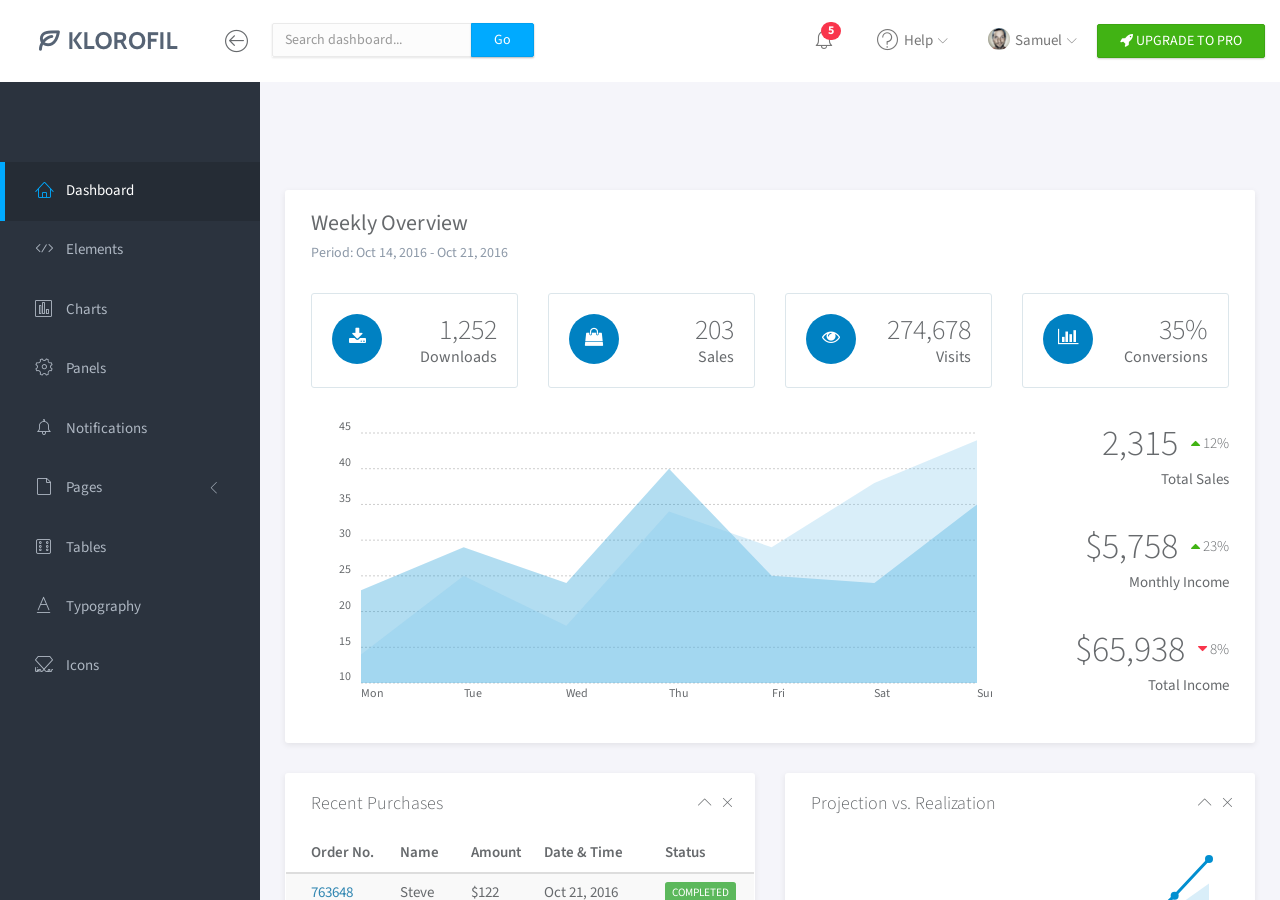
==== commit ed74f433: "登录" ====
--- a/src/main/resources/public/index.html
+++ b/src/main/resources/public/index.html
@@ -20,6 +20,10 @@
 	<!-- ICONS -->
 	<link rel="apple-touch-icon" sizes="76x76" href="assets/img/apple-icon.png">
 	<link rel="icon" type="image/png" sizes="96x96" href="assets/img/favicon.png">
+
+	<script src="static/jquery/jquery-3.3.1.js" type="text/javascript"></script>
+	<script src="static/ajax/marketCore.js"></script>
+	<script src="js/index.js"></script>
 </head>
 
 <body>
@@ -69,7 +73,7 @@
 							</ul>
 						</li>
 						<li class="dropdown">
-							<a href="#" class="dropdown-toggle" data-toggle="dropdown"><img src="assets/img/user.png" class="img-circle" alt="Avatar"> <span>Samuel</span> <i class="icon-submenu lnr lnr-chevron-down"></i></a>
+							<a href="#" class="dropdown-toggle" data-toggle="dropdown"><img src="assets/img/user.png" class="img-circle" alt="Avatar"> <span id="loginName">Samuel</span> <i class="icon-submenu lnr lnr-chevron-down"></i></a>
 							<ul class="dropdown-menu">
 								<li><a href="#"><i class="lnr lnr-user"></i> <span>My Profile</span></a></li>
 								<li><a href="#"><i class="lnr lnr-envelope"></i> <span>Message</span></a></li>
@@ -78,12 +82,11 @@
 							</ul>
 						</li>
 						<!-- <li>
-							<a class="update-pro" href="#downloads/klorofil-pro-bootstrap-admin-dashboard-template/?utm_source=klorofil&utm_medium=template&utm_campaign=KlorofilPro" title="Upgrade to Pro" target="_blank"><i class="fa fa-rocket"></i> <span>UPGRADE TO PRO</span></a>
-						</li> -->
+                            <a class="update-pro" href="#downloads/klorofil-pro-bootstrap-admin-dashboard-template/?utm_source=klorofil&utm_medium=template&utm_campaign=KlorofilPro" title="Upgrade to Pro" target="_blank"><i class="fa fa-rocket"></i> <span>UPGRADE TO PRO</span></a>
+                        </li> -->
 					</ul>
 				</div>
 			</div>
-		</nav>
 		<!-- END NAVBAR -->
 		<!-- LEFT SIDEBAR -->
 		<div id="sidebar-nav" class="sidebar">
